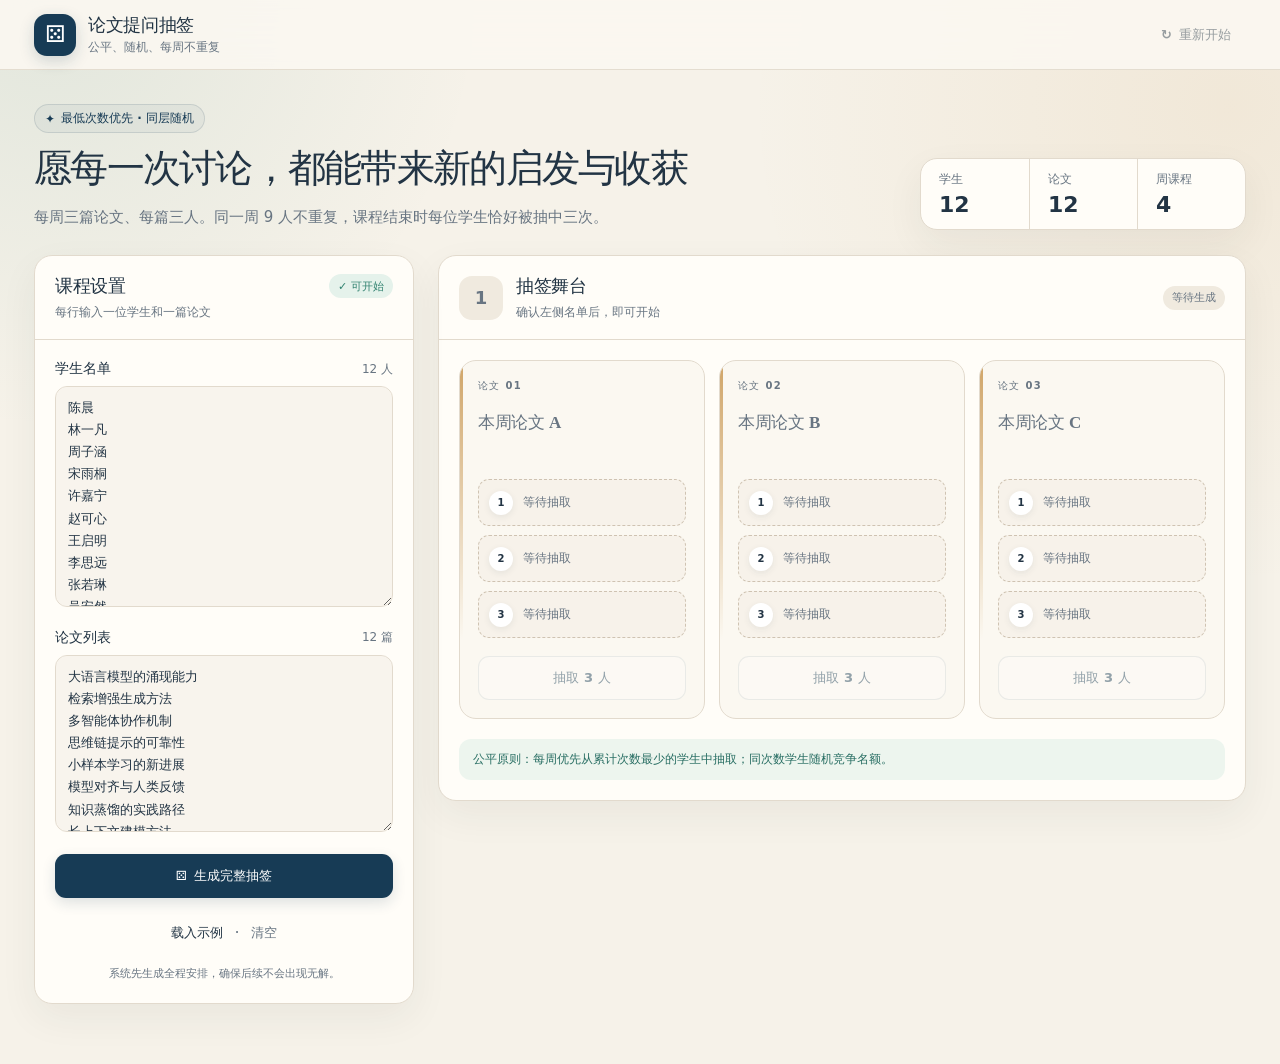
==== index.html @ d66bd8aa "Publish paper question picker" ====
<!doctype html>
<html lang="zh-CN">
  <head>
    <meta charset="UTF-8" />
    <meta
      http-equiv="Content-Security-Policy"
      content="default-src 'self'; script-src 'self'; style-src 'self' 'unsafe-inline'; img-src 'self' data:; connect-src 'none'; object-src 'none'; base-uri 'none'; form-action 'none'"
    />
    <meta name="viewport" content="width=device-width, initial-scale=1.0" />
    <meta
      name="description"
      content="为课堂论文讨论生成每周不重复、全程次数均衡的提问安排。"
    />
    <meta name="theme-color" content="#173b55" />
    <meta property="og:title" content="论文提问抽签" />
    <meta
      property="og:description"
      content="每周三篇论文、每篇三人，同周不重复，全程次数均衡。"
    />
    <meta property="og:type" content="website" />
    <meta property="og:image" content="https://zjwulbx.github.io/paper-question-picker/og.png" />
    <title>论文提问抽签</title>
    <link rel="icon" href="favicon.svg" type="image/svg+xml" />
    <link rel="stylesheet" href="styles.css" />
  </head>
  <body>
    <div id="live-status" class="sr-only" aria-live="polite" aria-atomic="true"></div>

    <header class="topbar">
      <div class="topbar-inner">
        <div class="brand">
          <span class="brand-icon" aria-hidden="true">⚄</span>
          <div>
            <div class="brand-title">论文提问抽签</div>
            <div class="brand-subtitle">公平、随机、每周不重复</div>
          </div>
        </div>
        <button id="reset-top" class="button ghost" type="button" disabled aria-label="重新开始抽签">
          <span aria-hidden="true">↻</span><span>重新开始</span>
        </button>
      </div>
    </header>

    <main class="shell">
      <section class="hero" aria-labelledby="hero-title">
        <div class="hero-copy">
          <div class="eyebrow"><span aria-hidden="true">✦</span> 最低次数优先 · 同层随机</div>
          <h1 id="hero-title">愿每一次讨论，都能带来新的启发与收获</h1>
          <p>每周三篇论文、每篇三人。同一周 9 人不重复，课程结束时每位学生恰好被抽中三次。</p>
        </div>
        <div class="metrics" aria-label="课程概况">
          <div class="metric">
            <span class="metric-label">学生</span>
            <strong id="metric-students">12</strong>
          </div>
          <div class="metric">
            <span class="metric-label">论文</span>
            <strong id="metric-papers">12</strong>
          </div>
          <div class="metric">
            <span class="metric-label">周课程</span>
            <strong id="metric-weeks">4</strong>
          </div>
        </div>
      </section>

      <section class="workspace">
        <aside class="card settings-card">
          <div class="card-head">
            <div>
              <h2>课程设置</h2>
              <p id="settings-subtitle">每行输入一位学生和一篇论文</p>
            </div>
            <span id="settings-badge" class="badge success">✓ 可开始</span>
          </div>
          <div class="card-body settings-body">
            <div class="field">
              <div class="field-head">
                <label for="students-input">学生名单</label>
                <span id="student-count">12 人</span>
              </div>
              <textarea id="students-input" rows="9" spellcheck="false"></textarea>
            </div>

            <div class="field">
              <div class="field-head">
                <label for="papers-input">论文列表</label>
                <span id="paper-count">12 篇</span>
              </div>
              <textarea id="papers-input" rows="7" spellcheck="false"></textarea>
            </div>

            <div id="validation-box" class="validation" role="alert" hidden></div>

            <button id="generate-button" class="button primary wide" type="button">
              <span aria-hidden="true">⚄</span> 生成完整抽签
            </button>
            <button id="edit-button" class="button outline wide" type="button" hidden>
              <span aria-hidden="true">↻</span> 修改名单并重新生成
            </button>

            <div id="input-actions" class="minor-actions">
              <button id="example-button" class="button text" type="button">载入示例</button>
              <span aria-hidden="true">·</span>
              <button id="clear-button" class="button text muted" type="button">清空</button>
            </div>
            <p id="save-note" class="save-note">系统先生成全程安排，确保后续不会出现无解。</p>
          </div>
        </aside>

        <div class="content-column">
          <section id="stage" aria-label="抽签舞台"></section>

          <section id="history-section" class="card data-section" hidden>
            <div class="section-head">
              <div>
                <h2><span aria-hidden="true">▤</span> 抽签记录</h2>
                <p>只显示已揭晓的论文结果</p>
              </div>
              <div class="section-actions">
                <button id="copy-button" class="button outline small" type="button" disabled>复制</button>
                <button id="export-button" class="button outline small" type="button" disabled>导出 CSV</button>
              </div>
            </div>
            <div id="history-content"></div>
          </section>

          <section id="stats-section" class="card stats-section" hidden>
            <div class="section-head">
              <div>
                <h2><span aria-hidden="true">◎</span> 公平性统计</h2>
                <p>累计次数按已揭晓结果计算，最高不超过 3 次</p>
              </div>
              <div class="progress-copy">
                <strong id="course-progress-count">0 / 12 篇</strong>
                <span id="course-progress-percent">全课程 0%</span>
              </div>
            </div>
            <div class="progress-track" aria-hidden="true"><span id="course-progress-bar"></span></div>
            <div id="stats-grid" class="stats-grid"></div>
          </section>

          <div id="visible-status" class="status-note" hidden>
            <span aria-hidden="true">✓</span><span id="visible-status-text"></span>
          </div>
        </div>
      </section>
    </main>

    <script src="lottery-core.js"></script>
    <script src="app.js"></script>
  </body>
</html>
---- styles.css ----
:root {
  color-scheme: light;
  --background: #f6f2e9;
  --paper: #fbf8f1;
  --paper-deep: #f0eadf;
  --card: #fffdf8;
  --ink: #223444;
  --muted: #687582;
  --primary: #173b55;
  --primary-hover: #214f6d;
  --line: #e2dacd;
  --line-strong: #cfc3b2;
  --green: #2f806e;
  --green-soft: #e5f2eb;
  --gold: #bd812d;
  --gold-soft: #f5ead4;
  --red: #b6473e;
  --red-soft: #faece8;
  --shadow: 0 14px 38px rgba(31, 46, 58, 0.06);
  font-family: "Microsoft YaHei UI", "PingFang SC", "Noto Sans CJK SC", system-ui, sans-serif;
  font-synthesis: none;
}

* {
  box-sizing: border-box;
}

html {
  min-width: 320px;
  background: var(--background);
}

body {
  min-height: 100vh;
  margin: 0;
  color: var(--ink);
  background:
    radial-gradient(circle at 4% 0%, rgba(47, 128, 110, 0.1), transparent 430px),
    radial-gradient(circle at 96% 10%, rgba(189, 129, 45, 0.09), transparent 480px),
    var(--background);
}

button,
textarea {
  font: inherit;
}

button {
  -webkit-app-region: no-drag;
}

[hidden] {
  display: none !important;
}

.sr-only {
  position: absolute;
  width: 1px;
  height: 1px;
  padding: 0;
  margin: -1px;
  overflow: hidden;
  clip: rect(0, 0, 0, 0);
  white-space: nowrap;
  border: 0;
}

.topbar {
  position: sticky;
  top: 0;
  z-index: 30;
  border-bottom: 1px solid rgba(226, 218, 205, 0.9);
  background: rgba(251, 248, 241, 0.9);
  backdrop-filter: blur(18px);
}

.topbar-inner {
  display: flex;
  align-items: center;
  justify-content: space-between;
  max-width: 1320px;
  margin: 0 auto;
  padding: 13px 34px;
}

.brand {
  display: flex;
  align-items: center;
  gap: 12px;
}

.brand-icon {
  display: grid;
  width: 42px;
  height: 42px;
  place-items: center;
  border-radius: 13px;
  color: white;
  background: var(--primary);
  box-shadow: 0 5px 15px rgba(23, 59, 85, 0.18);
  font-size: 23px;
  line-height: 1;
}

.brand-title,
h1,
h2,
h3 {
  font-family: "Microsoft YaHei UI", "Songti SC", "STSong", serif;
}

.brand-title {
  font-size: 18px;
  font-weight: 700;
  letter-spacing: -0.02em;
}

.brand-subtitle {
  margin-top: 2px;
  color: var(--muted);
  font-size: 12px;
}

.shell {
  max-width: 1320px;
  margin: 0 auto;
  padding: 34px 34px 60px;
}

.hero {
  display: grid;
  grid-template-columns: minmax(0, 1fr) auto;
  align-items: end;
  gap: 28px;
  margin-bottom: 25px;
}

.eyebrow {
  display: inline-flex;
  align-items: center;
  gap: 6px;
  margin-bottom: 12px;
  padding: 5px 10px;
  border: 1px solid rgba(23, 59, 85, 0.13);
  border-radius: 999px;
  color: var(--primary);
  background: rgba(23, 59, 85, 0.04);
  font-size: 12px;
  font-weight: 700;
}

h1 {
  max-width: 780px;
  margin: 0;
  font-size: clamp(29px, 3vw, 40px);
  line-height: 1.22;
  letter-spacing: -0.045em;
}

.hero-copy > p {
  max-width: 720px;
  margin: 12px 0 0;
  color: var(--muted);
  font-size: 15px;
  line-height: 1.75;
}

.metrics {
  display: grid;
  grid-template-columns: repeat(3, minmax(100px, 1fr));
  overflow: hidden;
  border: 1px solid var(--line);
  border-radius: 17px;
  background: var(--card);
  box-shadow: var(--shadow);
}

.metric {
  min-width: 108px;
  padding: 12px 18px;
}

.metric + .metric {
  border-left: 1px solid var(--line);
}

.metric-label {
  display: block;
  color: var(--muted);
  font-size: 12px;
}

.metric strong {
  display: block;
  margin-top: 4px;
  font-size: 22px;
  font-variant-numeric: tabular-nums;
}

.workspace {
  display: grid;
  grid-template-columns: 380px minmax(0, 1fr);
  align-items: start;
  gap: 24px;
}

.card {
  overflow: hidden;
  border: 1px solid var(--line);
  border-radius: 18px;
  background: var(--card);
  box-shadow: var(--shadow);
}

.settings-card {
  position: sticky;
  top: 88px;
}

.card-head,
.section-head,
.stage-head {
  display: flex;
  align-items: flex-start;
  justify-content: space-between;
  gap: 16px;
  border-bottom: 1px solid var(--line);
  padding: 18px 20px;
}

.card-head h2,
.section-head h2,
.stage-head h2,
.completion-banner h2 {
  margin: 0;
  font-size: 18px;
  letter-spacing: -0.02em;
}

.card-head p,
.section-head p,
.stage-head p,
.completion-banner p {
  margin: 5px 0 0;
  color: var(--muted);
  font-size: 12px;
  line-height: 1.5;
}

.card-body {
  padding: 20px;
}

.settings-body {
  display: grid;
  gap: 18px;
}

.field-head {
  display: flex;
  align-items: center;
  justify-content: space-between;
  margin-bottom: 8px;
}

.field-head label {
  font-size: 14px;
  font-weight: 700;
}

.field-head span {
  color: var(--muted);
  font-size: 12px;
}

textarea {
  width: 100%;
  min-height: 120px;
  padding: 10px 12px;
  resize: vertical;
  border: 1px solid var(--line);
  border-radius: 12px;
  outline: none;
  color: var(--ink);
  background: rgba(240, 234, 223, 0.48);
  font-size: 13px;
  line-height: 1.7;
  transition: border-color 160ms ease, box-shadow 160ms ease, background 160ms ease;
}

textarea:hover:not(:disabled) {
  border-color: var(--line-strong);
}

textarea:focus-visible {
  border-color: #6b8fa7;
  background: white;
  box-shadow: 0 0 0 3px rgba(66, 111, 142, 0.14);
}

textarea:disabled {
  cursor: not-allowed;
  opacity: 0.68;
}

.button {
  display: inline-flex;
  min-height: 40px;
  align-items: center;
  justify-content: center;
  gap: 7px;
  padding: 0 14px;
  border: 1px solid transparent;
  border-radius: 11px;
  outline: none;
  color: var(--ink);
  background: transparent;
  font-size: 13px;
  font-weight: 700;
  cursor: pointer;
  transition: transform 100ms ease, background 160ms ease, border-color 160ms ease, color 160ms ease;
}

.button:hover:not(:disabled) {
  transform: translateY(-1px);
}

.button:active:not(:disabled) {
  transform: translateY(0);
}

.button:focus-visible,
.week-tab:focus-visible {
  box-shadow: 0 0 0 3px rgba(66, 111, 142, 0.2);
}

.button:disabled,
.week-tab:disabled {
  cursor: not-allowed;
  opacity: 0.46;
}

.button.primary {
  color: white;
  background: var(--primary);
  box-shadow: 0 5px 14px rgba(23, 59, 85, 0.14);
}

.button.primary:hover:not(:disabled) {
  background: var(--primary-hover);
}

.button.outline {
  border-color: rgba(23, 59, 85, 0.17);
  color: var(--primary);
  background: rgba(255, 255, 255, 0.45);
}

.button.outline:hover:not(:disabled) {
  background: rgba(23, 59, 85, 0.05);
}

.button.ghost:hover:not(:disabled),
.button.text:hover:not(:disabled) {
  background: var(--paper-deep);
}

.button.text {
  min-height: 34px;
  padding: 0 8px;
}

.button.soft {
  color: var(--muted);
  background: var(--paper-deep);
}

.button.wide {
  width: 100%;
  min-height: 44px;
}

.button.small {
  min-height: 34px;
  padding: 0 10px;
  font-size: 12px;
}

.button.muted,
.muted {
  color: var(--muted);
}

.minor-actions {
  display: flex;
  align-items: center;
  justify-content: center;
  gap: 2px;
  color: var(--muted);
}

.badge {
  display: inline-flex;
  min-height: 24px;
  flex: 0 0 auto;
  align-items: center;
  gap: 5px;
  padding: 3px 9px;
  border-radius: 999px;
  font-size: 11px;
  font-weight: 800;
  white-space: nowrap;
}

.badge.success {
  color: var(--green);
  background: var(--green-soft);
}

.badge.danger {
  color: var(--red);
  background: var(--red-soft);
}

.badge.neutral {
  color: var(--muted);
  background: var(--paper-deep);
}

.validation {
  border: 1px solid rgba(182, 71, 62, 0.16);
  border-radius: 12px;
  padding: 11px 13px;
  color: var(--red);
  background: rgba(250, 236, 232, 0.62);
  font-size: 12px;
  line-height: 1.55;
}

.validation strong {
  display: block;
  margin-bottom: 4px;
}

.validation ul {
  margin: 0;
  padding-left: 17px;
}

.validation li + li {
  margin-top: 3px;
}

.save-note {
  margin: -3px 0 0;
  color: var(--muted);
  font-size: 11px;
  line-height: 1.65;
  text-align: center;
}

.content-column {
  display: grid;
  min-width: 0;
  gap: 22px;
}

#stage {
  display: grid;
  gap: 16px;
}

.stage-card {
  box-shadow: var(--shadow);
}

.stage-head {
  align-items: center;
}

.week-title {
  display: flex;
  align-items: center;
  gap: 13px;
}

.week-number,
.trophy {
  display: grid;
  width: 44px;
  height: 44px;
  flex: 0 0 44px;
  place-items: center;
  border-radius: 13px;
  color: var(--green);
  background: var(--green-soft);
  font-size: 18px;
  font-weight: 800;
}

.muted-number {
  color: var(--muted);
  background: var(--paper-deep);
}

.week-tabs {
  display: flex;
  gap: 7px;
  overflow-x: auto;
  padding: 11px 20px;
  scrollbar-width: thin;
  scrollbar-color: var(--line-strong) transparent;
}

.week-tab {
  min-height: 36px;
  flex: 0 0 auto;
  padding: 0 12px;
  border: 1px solid var(--line);
  border-radius: 11px;
  outline: none;
  color: var(--muted);
  background: rgba(240, 234, 223, 0.45);
  font-size: 12px;
  font-weight: 700;
  cursor: pointer;
}

.week-tab.complete {
  border-color: rgba(47, 128, 110, 0.15);
  color: var(--green);
  background: var(--green-soft);
}

.week-tab.active {
  border-color: var(--primary);
  color: white;
  background: var(--primary);
}

.paper-grid {
  display: grid;
  grid-template-columns: repeat(3, minmax(0, 1fr));
  gap: 14px;
}

.placeholder-grid {
  padding: 20px;
}

.paper-card {
  position: relative;
  display: flex;
  min-height: 320px;
  flex-direction: column;
  overflow: hidden;
  border: 1px solid var(--line);
  border-radius: 17px;
  padding: 18px;
  background: var(--card);
  box-shadow: var(--shadow);
  transition: border-color 180ms ease, transform 180ms ease;
}

.paper-card::before {
  position: absolute;
  inset: 0 auto 0 0;
  width: 3px;
  background: linear-gradient(to bottom, var(--gold), transparent 78%);
  content: "";
  opacity: 0.7;
}

.paper-card.is-revealed {
  border-color: rgba(47, 128, 110, 0.28);
}

.placeholder-card {
  min-height: 282px;
  background: var(--paper);
  box-shadow: none;
}

.paper-top {
  display: flex;
  align-items: center;
  justify-content: space-between;
  gap: 10px;
}

.paper-kicker {
  color: var(--muted);
  font-size: 10px;
  font-weight: 800;
  letter-spacing: 0.13em;
  text-transform: uppercase;
}

.paper-card h3 {
  min-height: 51px;
  margin: 17px 0 0;
  font-size: 17px;
  line-height: 1.52;
  letter-spacing: -0.015em;
}

.placeholder-card h3 {
  color: var(--muted);
}

.slots {
  display: grid;
  gap: 9px;
  margin: 18px 0;
}

.slot {
  display: flex;
  min-height: 47px;
  align-items: center;
  gap: 10px;
  border: 1px solid var(--line);
  border-radius: 11px;
  padding: 7px 10px;
  color: var(--muted);
  background: rgba(240, 234, 223, 0.42);
  font-size: 12px;
}

.slot > span {
  display: grid;
  width: 24px;
  height: 24px;
  flex: 0 0 24px;
  place-items: center;
  border-radius: 50%;
  color: var(--ink);
  background: white;
  box-shadow: 0 2px 7px rgba(31, 46, 58, 0.08);
  font-size: 10px;
  font-weight: 800;
}

.slot b {
  overflow-wrap: anywhere;
  font-weight: 600;
}

.slot.waiting {
  border-style: dashed;
  border-color: var(--line-strong);
}

.slot.revealed {
  border-color: rgba(47, 128, 110, 0.2);
  color: var(--green);
  background: rgba(229, 242, 235, 0.72);
  animation: slip-in 430ms cubic-bezier(0.22, 1, 0.36, 1) both;
}

.slot.revealed > span {
  color: white;
  background: var(--green);
}

.slot.shuffling {
  border-color: rgba(189, 129, 45, 0.34);
  animation: shuffle 350ms ease-in-out infinite alternate;
}

.slot:nth-child(2) {
  animation-delay: 80ms;
}

.slot:nth-child(3) {
  animation-delay: 160ms;
}

.paper-card > .button:last-child {
  margin-top: auto;
}

.principle {
  margin: 0 20px 20px;
  border-radius: 12px;
  padding: 11px 14px;
  color: #286e63;
  background: rgba(229, 242, 235, 0.68);
  font-size: 12px;
  line-height: 1.6;
}

.week-progress {
  border: 1px dashed var(--line-strong);
  border-radius: 16px;
  padding: 15px 18px;
  background: rgba(240, 234, 223, 0.4);
}

.progress-row {
  display: flex;
  align-items: center;
  justify-content: space-between;
  gap: 18px;
}

.progress-row strong {
  font-size: 13px;
}

.progress-row em {
  margin-left: 5px;
  color: var(--muted);
  font-style: normal;
  font-weight: 600;
}

.progress-row p {
  margin: 5px 0 0;
  color: var(--muted);
  font-size: 11px;
}

.progress-actions,
.section-actions {
  display: flex;
  flex: 0 0 auto;
  gap: 7px;
}

.icon-button {
  width: 40px;
  padding: 0;
  font-size: 21px;
}

.final-status {
  display: inline-flex;
  min-height: 40px;
  align-items: center;
  border-radius: 11px;
  padding: 0 13px;
  color: var(--muted);
  background: var(--paper-deep);
  font-size: 12px;
  font-weight: 800;
}

.final-status.done {
  color: var(--green);
  background: var(--green-soft);
}

.progress-track {
  width: 100%;
  height: 5px;
  overflow: hidden;
  margin-top: 12px;
  border-radius: 999px;
  background: var(--paper-deep);
}

.progress-track > span {
  display: block;
  width: 0;
  height: 100%;
  border-radius: inherit;
  background: var(--green);
  transition: width 300ms ease;
}

.completion-banner {
  display: flex;
  align-items: flex-start;
  gap: 14px;
  border: 1px solid rgba(47, 128, 110, 0.22);
  border-radius: 17px;
  padding: 17px;
  color: var(--green);
  background: rgba(229, 242, 235, 0.75);
  box-shadow: var(--shadow);
  animation: settle-in 500ms cubic-bezier(0.22, 1, 0.36, 1) both;
}

.trophy {
  color: white;
  background: var(--green);
}

.completion-banner p {
  color: rgba(47, 128, 110, 0.86);
}

.data-section,
.stats-section {
  min-width: 0;
}

.section-head {
  align-items: center;
}

.section-head h2 span {
  margin-right: 5px;
  color: var(--primary);
}

.table-scroll {
  overflow-x: auto;
}

table {
  width: 100%;
  min-width: 630px;
  border-collapse: collapse;
  text-align: left;
  font-size: 12px;
}

thead {
  color: var(--muted);
  background: rgba(240, 234, 223, 0.52);
}

th,
td {
  padding: 12px 18px;
}

th {
  font-size: 11px;
  font-weight: 700;
}

tbody tr {
  border-top: 1px solid var(--line);
}

tbody tr:first-child {
  border-top: 0;
}

tbody td:first-child {
  color: var(--muted);
  white-space: nowrap;
}

.name-tags {
  display: flex;
  flex-wrap: wrap;
  gap: 5px;
}

.name-tags span {
  border-radius: 7px;
  padding: 4px 7px;
  color: var(--green);
  background: var(--green-soft);
  font-size: 11px;
  font-weight: 700;
}

.empty-records {
  padding: 35px 20px;
  color: var(--muted);
  font-size: 12px;
  text-align: center;
}

.stats-section {
  padding-bottom: 18px;
}

.stats-section > .progress-track {
  margin: 0 20px 16px;
  width: calc(100% - 40px);
}

.progress-copy {
  display: grid;
  gap: 3px;
  text-align: right;
}

.progress-copy strong {
  font-size: 12px;
}

.progress-copy span {
  color: var(--muted);
  font-size: 11px;
}

.stats-grid {
  display: grid;
  grid-template-columns: repeat(3, minmax(0, 1fr));
  gap: 8px;
  padding: 0 20px;
}

.student-stat {
  display: flex;
  min-width: 0;
  align-items: center;
  gap: 8px;
  border: 1px solid var(--line);
  border-radius: 11px;
  padding: 9px 10px;
  background: rgba(240, 234, 223, 0.34);
}

.student-stat > strong {
  min-width: 0;
  flex: 1 1 auto;
  overflow: hidden;
  font-size: 12px;
  text-overflow: ellipsis;
  white-space: nowrap;
}

.student-stat > b {
  width: 29px;
  flex: 0 0 auto;
  color: var(--muted);
  font-size: 10px;
  font-variant-numeric: tabular-nums;
  text-align: right;
}

.count-dots {
  display: flex;
  flex: 0 0 auto;
  gap: 3px;
}

.count-dots i {
  width: 6px;
  height: 6px;
  border-radius: 50%;
  background: var(--line-strong);
}

.count-dots i.filled {
  background: var(--green);
}

.status-note {
  display: flex;
  align-items: center;
  gap: 8px;
  border: 1px solid rgba(23, 59, 85, 0.1);
  border-radius: 12px;
  padding: 11px 14px;
  color: var(--primary);
  background: rgba(23, 59, 85, 0.045);
  font-size: 12px;
  animation: settle-in 260ms ease-out both;
}

.status-note > span:first-child {
  display: grid;
  width: 19px;
  height: 19px;
  place-items: center;
  border-radius: 50%;
  color: white;
  background: var(--primary);
  font-size: 10px;
}

.pulse {
  animation: pulse 700ms ease-in-out infinite alternate;
}

@keyframes slip-in {
  from { opacity: 0; transform: translateY(7px) rotateX(-8deg); }
  to { opacity: 1; transform: translateY(0) rotateX(0); }
}

@keyframes shuffle {
  from { opacity: 0.62; transform: translateX(-2px); }
  to { opacity: 1; transform: translateX(2px); }
}

@keyframes settle-in {
  from { opacity: 0; transform: translateY(-5px); }
  to { opacity: 1; transform: translateY(0); }
}

@keyframes pulse {
  from { opacity: 0.45; transform: rotate(-8deg); }
  to { opacity: 1; transform: rotate(8deg); }
}

@media (max-width: 1080px) {
  .workspace {
    grid-template-columns: 340px minmax(0, 1fr);
  }

  .paper-grid {
    grid-template-columns: 1fr;
  }

  .paper-card {
    min-height: 0;
  }

  .stats-grid {
    grid-template-columns: repeat(2, minmax(0, 1fr));
  }
}

@media (max-width: 860px) {
  .shell,
  .topbar-inner {
    padding-left: 22px;
    padding-right: 22px;
  }

  .hero {
    grid-template-columns: 1fr;
  }

  .metrics {
    width: fit-content;
  }

  .workspace {
    grid-template-columns: 1fr;
  }

  .settings-card {
    position: static;
  }

  .paper-grid {
    grid-template-columns: repeat(3, minmax(0, 1fr));
  }
}

@media (max-width: 720px) {
  .topbar-inner {
    padding: 11px 16px;
  }

  .shell {
    padding: 24px 16px 44px;
  }

  .hero {
    gap: 18px;
    margin-bottom: 20px;
  }

  h1 {
    font-size: clamp(28px, 8vw, 36px);
  }

  .metrics {
    width: 100%;
  }

  .metric {
    min-width: 0;
    padding: 11px 10px;
    text-align: center;
  }

  .metric-label {
    font-size: 11px;
  }

  .metric strong {
    font-size: 20px;
  }

  .workspace,
  .content-column {
    gap: 18px;
  }

  .paper-grid {
    grid-template-columns: 1fr;
  }

  .paper-card,
  .placeholder-card {
    min-height: 0;
  }

  .placeholder-grid {
    padding: 14px;
  }

  .stage-head,
  .section-head,
  .progress-row {
    align-items: stretch;
    flex-direction: column;
  }

  .stage-head > .button,
  .section-actions {
    width: 100%;
  }

  .section-actions > .button {
    flex: 1 1 0;
  }

  .progress-actions {
    justify-content: flex-end;
  }

  .stats-grid {
    grid-template-columns: repeat(2, minmax(0, 1fr));
  }

  .progress-copy {
    text-align: left;
  }

  table {
    min-width: 560px;
  }
}

@media (max-width: 430px) {
  .brand-subtitle {
    display: none;
  }

  .brand-icon {
    width: 38px;
    height: 38px;
  }

  .topbar .button span:last-child {
    display: none;
  }

  .stats-grid {
    grid-template-columns: 1fr;
  }

  .card-head,
  .section-head,
  .stage-head {
    padding: 16px;
  }

  .card-body {
    padding: 16px;
  }

  .week-tabs {
    padding-inline: 16px;
  }

  .principle {
    margin-inline: 16px;
  }
}

@media (prefers-reduced-motion: reduce) {
  *,
  *::before,
  *::after {
    scroll-behavior: auto !important;
    animation-duration: 0.01ms !important;
    animation-iteration-count: 1 !important;
    transition-duration: 0.01ms !important;
  }
}
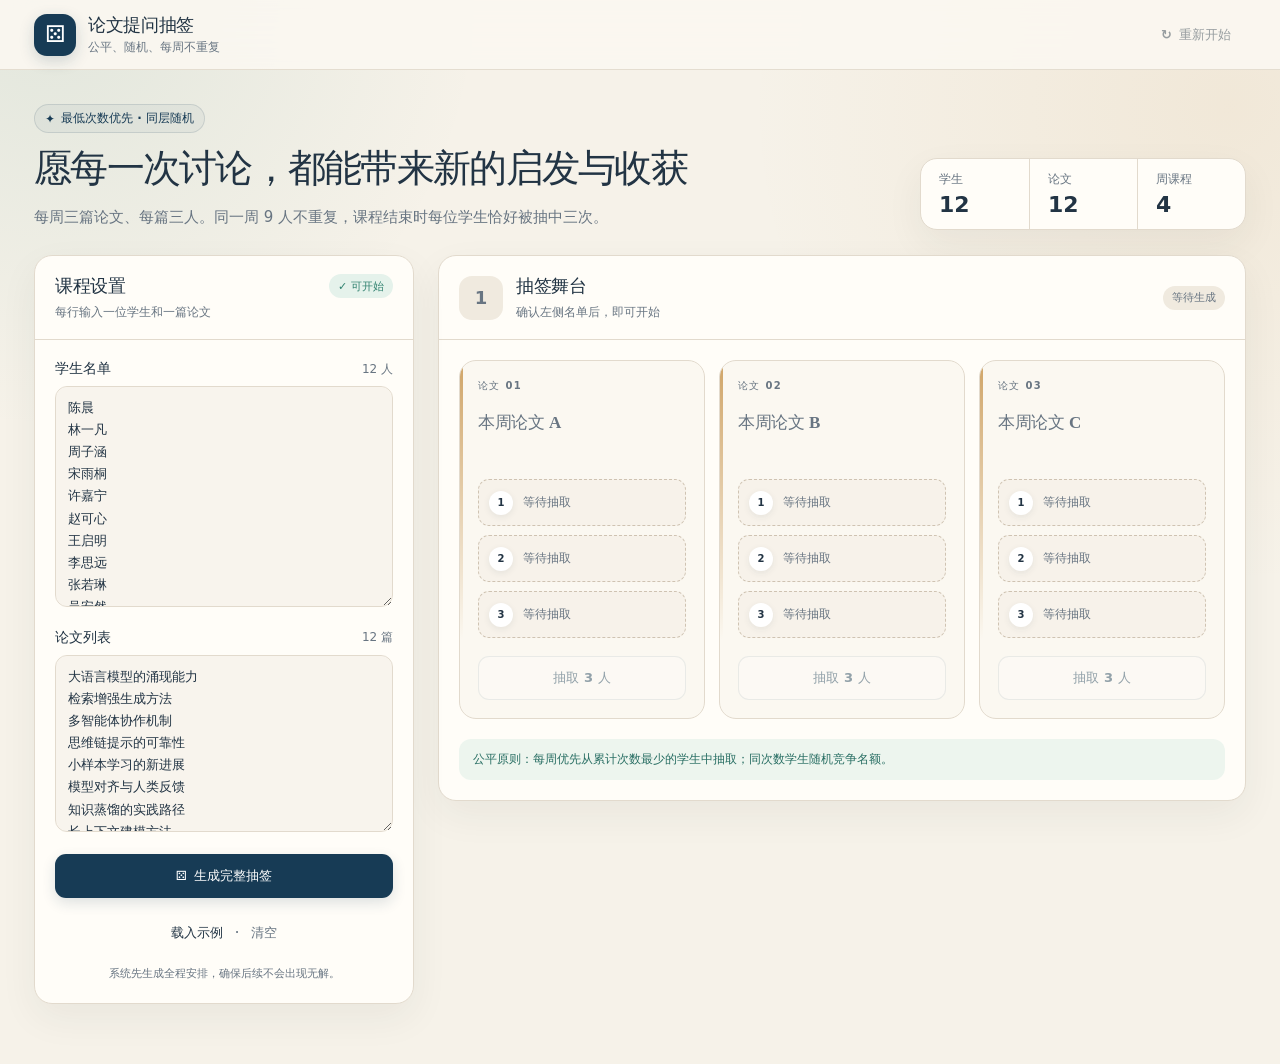
==== commit afdb593f: "Add recoverable draw history" ====
--- a/index.html
+++ b/index.html
@@ -21,7 +21,7 @@
     <meta property="og:image" content="https://zjwulbx.github.io/paper-question-picker/og.png" />
     <title>论文提问抽签</title>
     <link rel="icon" href="favicon.svg" type="image/svg+xml" />
-    <link rel="stylesheet" href="styles.css" />
+    <link rel="stylesheet" href="styles.css?v=2" />
   </head>
   <body>
     <div id="live-status" class="sr-only" aria-live="polite" aria-atomic="true"></div>
@@ -111,10 +111,22 @@
         <div class="content-column">
           <section id="stage" aria-label="抽签舞台"></section>
 
+          <section id="archive-section" class="card archive-section" hidden>
+            <div class="section-head">
+              <div>
+                <h2><span aria-hidden="true">↶</span> 历史存档</h2>
+                <p>重置后仍可查看和恢复；自动保留最近 20 次完整抽签</p>
+              </div>
+              <span id="archive-count" class="badge neutral">0 次</span>
+            </div>
+            <div id="archive-list" class="archive-list"></div>
+            <p class="archive-note">历史只保存在当前浏览器中；更换设备或清除浏览器数据后不会同步。</p>
+          </section>
+
           <section id="history-section" class="card data-section" hidden>
             <div class="section-head">
               <div>
-                <h2><span aria-hidden="true">▤</span> 抽签记录</h2>
+                <h2><span aria-hidden="true">▤</span> 本次抽签结果</h2>
                 <p>只显示已揭晓的论文结果</p>
               </div>
               <div class="section-actions">
@@ -147,7 +159,8 @@
       </section>
     </main>
 
-    <script src="lottery-core.js"></script>
-    <script src="app.js"></script>
+    <script src="lottery-core.js?v=2"></script>
+    <script src="history-core.js?v=2"></script>
+    <script src="app.js?v=2"></script>
   </body>
 </html>
--- a/styles.css
+++ b/styles.css
@@ -867,6 +867,197 @@
   text-align: center;
 }
 
+.archive-section {
+  min-width: 0;
+}
+
+.archive-list {
+  display: grid;
+}
+
+.archive-item {
+  border-top: 1px solid var(--line);
+}
+
+.archive-item:first-child {
+  border-top: 0;
+}
+
+.archive-item.is-current {
+  background: rgba(229, 242, 235, 0.22);
+}
+
+.archive-overview {
+  display: flex;
+  align-items: center;
+  gap: 12px;
+  padding: 16px 20px 11px;
+}
+
+.archive-mark {
+  display: grid;
+  width: 36px;
+  height: 36px;
+  flex: 0 0 36px;
+  place-items: center;
+  border-radius: 11px;
+  color: var(--green);
+  background: var(--green-soft);
+  font-size: 15px;
+  font-weight: 800;
+}
+
+.archive-summary {
+  min-width: 0;
+  flex: 1 1 auto;
+}
+
+.archive-summary > strong {
+  display: block;
+  overflow: hidden;
+  font-size: 13px;
+  text-overflow: ellipsis;
+  white-space: nowrap;
+}
+
+.archive-summary > p {
+  margin: 4px 0 0;
+  color: var(--muted);
+  font-size: 11px;
+  line-height: 1.55;
+}
+
+.archive-summary > span {
+  display: block;
+  margin-top: 2px;
+  color: #8a938f;
+  font-size: 10px;
+}
+
+.archive-status {
+  display: inline-flex;
+  min-height: 24px;
+  flex: 0 0 auto;
+  align-items: center;
+  border-radius: 999px;
+  padding: 3px 9px;
+  color: var(--muted);
+  background: var(--paper-deep);
+  font-size: 10px;
+  font-weight: 800;
+  white-space: nowrap;
+}
+
+.archive-status.current,
+.archive-status.success {
+  color: var(--green);
+  background: var(--green-soft);
+}
+
+.archive-actions {
+  display: flex;
+  gap: 7px;
+  padding: 0 20px 13px 68px;
+}
+
+.archive-details {
+  border-top: 1px solid rgba(226, 218, 205, 0.72);
+  background: rgba(240, 234, 223, 0.2);
+}
+
+.archive-details > summary {
+  padding: 11px 20px;
+  color: var(--primary);
+  font-size: 11px;
+  font-weight: 700;
+  cursor: pointer;
+  list-style-position: inside;
+}
+
+.archive-details > summary:hover {
+  background: rgba(23, 59, 85, 0.035);
+}
+
+.archive-detail-body {
+  display: grid;
+  grid-template-columns: minmax(190px, 0.7fr) minmax(0, 1.6fr);
+  border-top: 1px solid var(--line);
+}
+
+.archive-detail-body h3 {
+  margin: 0 0 10px;
+  font-family: inherit;
+  font-size: 12px;
+}
+
+.operation-panel {
+  border-right: 1px solid var(--line);
+  padding: 16px 18px;
+}
+
+.operation-list {
+  display: grid;
+  max-height: 300px;
+  gap: 10px;
+  overflow-y: auto;
+  margin: 0;
+  padding: 0;
+  list-style: none;
+}
+
+.operation-list li {
+  display: grid;
+  gap: 3px;
+  border-left: 2px solid rgba(47, 128, 110, 0.3);
+  padding-left: 9px;
+  font-size: 11px;
+  line-height: 1.5;
+}
+
+.operation-list time,
+.empty-operation {
+  color: var(--muted);
+  font-size: 10px;
+}
+
+.empty-operation {
+  margin: 0;
+}
+
+.archive-results-panel {
+  min-width: 0;
+  padding: 16px 0 0;
+}
+
+.archive-results-panel > h3 {
+  padding: 0 18px;
+}
+
+.archive-table {
+  border-top: 1px solid var(--line);
+}
+
+.archive-table table {
+  min-width: 540px;
+}
+
+.empty-archive-results {
+  border-top: 1px solid var(--line);
+  padding: 22px 18px;
+  color: var(--muted);
+  font-size: 11px;
+}
+
+.archive-note {
+  margin: 0;
+  border-top: 1px solid var(--line);
+  padding: 10px 20px;
+  color: var(--muted);
+  background: rgba(240, 234, 223, 0.34);
+  font-size: 10px;
+  line-height: 1.55;
+}
+
 .stats-section {
   padding-bottom: 18px;
 }
@@ -1120,6 +1311,19 @@
     text-align: left;
   }
 
+  .archive-overview {
+    align-items: flex-start;
+  }
+
+  .archive-detail-body {
+    grid-template-columns: 1fr;
+  }
+
+  .operation-panel {
+    border-right: 0;
+    border-bottom: 1px solid var(--line);
+  }
+
   table {
     min-width: 560px;
   }
@@ -1159,6 +1363,34 @@
 
   .principle {
     margin-inline: 16px;
+  }
+
+  .archive-overview {
+    flex-wrap: wrap;
+    padding-inline: 16px;
+  }
+
+  .archive-summary {
+    width: calc(100% - 48px);
+    flex-basis: calc(100% - 48px);
+  }
+
+  .archive-status {
+    margin-left: 48px;
+  }
+
+  .archive-actions {
+    padding: 0 16px 13px 64px;
+  }
+
+  .archive-actions .button {
+    flex: 1 1 0;
+    padding-inline: 8px;
+  }
+
+  .archive-note,
+  .archive-details > summary {
+    padding-inline: 16px;
   }
 }
 
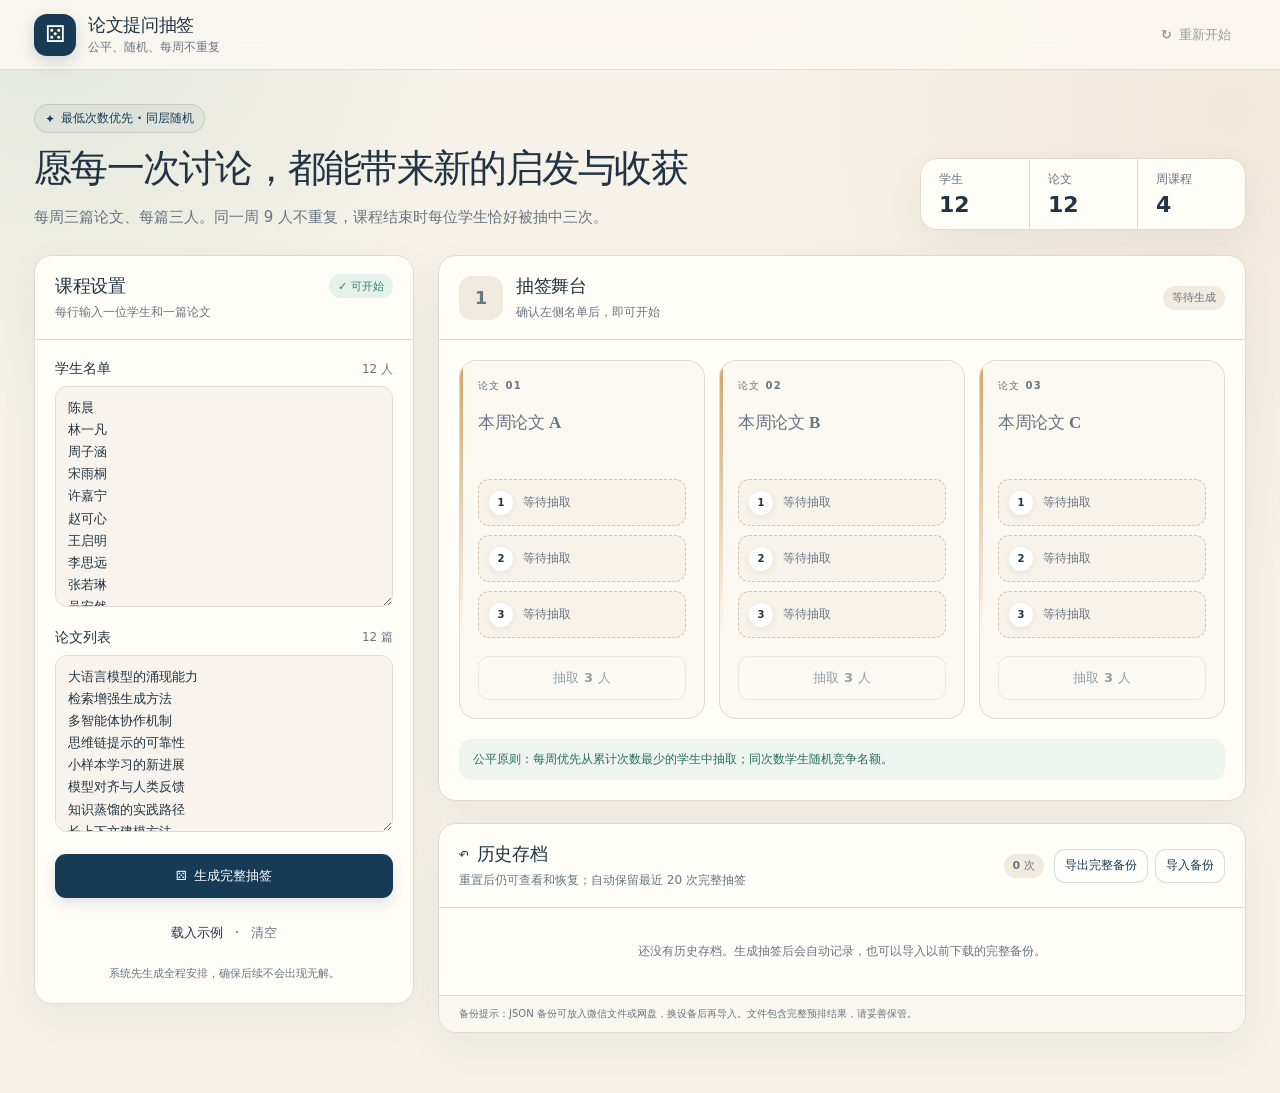
==== commit 4e6c98a7: "Add portable JSON backups" ====
--- a/index.html
+++ b/index.html
@@ -21,7 +21,7 @@
     <meta property="og:image" content="https://zjwulbx.github.io/paper-question-picker/og.png" />
     <title>论文提问抽签</title>
     <link rel="icon" href="favicon.svg" type="image/svg+xml" />
-    <link rel="stylesheet" href="styles.css?v=2" />
+    <link rel="stylesheet" href="styles.css?v=3" />
   </head>
   <body>
     <div id="live-status" class="sr-only" aria-live="polite" aria-atomic="true"></div>
@@ -111,16 +111,23 @@
         <div class="content-column">
           <section id="stage" aria-label="抽签舞台"></section>
 
-          <section id="archive-section" class="card archive-section" hidden>
+          <section id="archive-section" class="card archive-section">
             <div class="section-head">
               <div>
                 <h2><span aria-hidden="true">↶</span> 历史存档</h2>
                 <p>重置后仍可查看和恢复；自动保留最近 20 次完整抽签</p>
               </div>
-              <span id="archive-count" class="badge neutral">0 次</span>
+              <div class="archive-head-tools">
+                <span id="archive-count" class="badge neutral">0 次</span>
+                <div class="section-actions">
+                  <button id="backup-export-button" class="button outline small" type="button" disabled>导出完整备份</button>
+                  <button id="backup-import-button" class="button outline small" type="button">导入备份</button>
+                  <input id="backup-file-input" class="sr-only" type="file" accept="application/json,.json" tabindex="-1" />
+                </div>
+              </div>
             </div>
             <div id="archive-list" class="archive-list"></div>
-            <p class="archive-note">历史只保存在当前浏览器中；更换设备或清除浏览器数据后不会同步。</p>
+            <p class="archive-note"><strong>备份提示：</strong>JSON 备份可放入微信文件或网盘，换设备后再导入。文件包含完整预排结果，请妥善保管。</p>
           </section>
 
           <section id="history-section" class="card data-section" hidden>
@@ -159,8 +166,8 @@
       </section>
     </main>
 
-    <script src="lottery-core.js?v=2"></script>
-    <script src="history-core.js?v=2"></script>
-    <script src="app.js?v=2"></script>
+    <script src="lottery-core.js?v=3"></script>
+    <script src="history-core.js?v=3"></script>
+    <script src="app.js?v=3"></script>
   </body>
 </html>
--- a/styles.css
+++ b/styles.css
@@ -871,6 +871,18 @@
   min-width: 0;
 }
 
+.archive-head-tools {
+  display: flex;
+  flex: 0 0 auto;
+  align-items: center;
+  justify-content: flex-end;
+  gap: 10px;
+}
+
+.archive-head-tools .section-actions {
+  flex-wrap: nowrap;
+}
+
 .archive-list {
   display: grid;
 }
@@ -1295,6 +1307,21 @@
     width: 100%;
   }
 
+  .archive-head-tools {
+    width: 100%;
+    flex-direction: column;
+    align-items: stretch;
+  }
+
+  .archive-head-tools > .badge {
+    align-self: flex-start;
+  }
+
+  .archive-head-tools .section-actions {
+    display: grid;
+    grid-template-columns: repeat(2, minmax(0, 1fr));
+  }
+
   .section-actions > .button {
     flex: 1 1 0;
   }
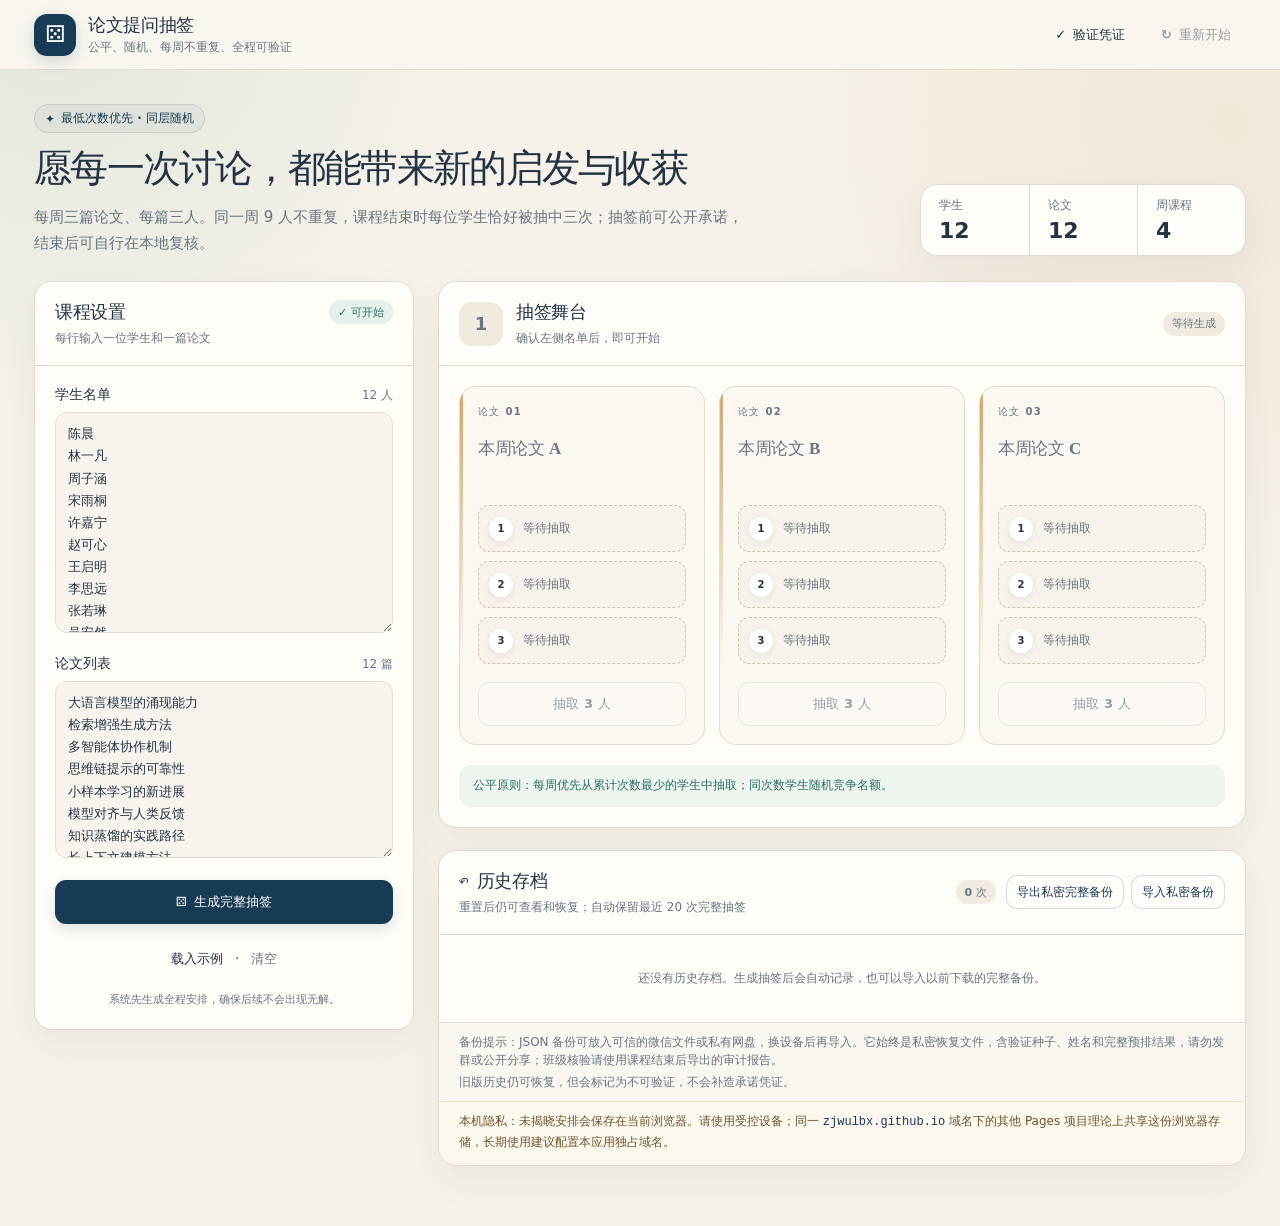
==== commit 776905c5: "Add verifiable seeded lottery audits" ====
--- a/index.html
+++ b/index.html
@@ -9,7 +9,7 @@
     <meta name="viewport" content="width=device-width, initial-scale=1.0" />
     <meta
       name="description"
-      content="为课堂论文讨论生成每周不重复、全程次数均衡的提问安排。"
+      content="为课堂论文讨论生成每周不重复、全程次数均衡且可公开验证的提问安排。"
     />
     <meta name="theme-color" content="#173b55" />
     <meta property="og:title" content="论文提问抽签" />
@@ -21,7 +21,7 @@
     <meta property="og:image" content="https://zjwulbx.github.io/paper-question-picker/og.png" />
     <title>论文提问抽签</title>
     <link rel="icon" href="favicon.svg" type="image/svg+xml" />
-    <link rel="stylesheet" href="styles.css?v=3" />
+    <link rel="stylesheet" href="styles.css?v=4" />
   </head>
   <body>
     <div id="live-status" class="sr-only" aria-live="polite" aria-atomic="true"></div>
@@ -32,12 +32,17 @@
           <span class="brand-icon" aria-hidden="true">⚄</span>
           <div>
             <div class="brand-title">论文提问抽签</div>
-            <div class="brand-subtitle">公平、随机、每周不重复</div>
-          </div>
-        </div>
-        <button id="reset-top" class="button ghost" type="button" disabled aria-label="重新开始抽签">
-          <span aria-hidden="true">↻</span><span>重新开始</span>
-        </button>
+            <div class="brand-subtitle">公平、随机、每周不重复、全程可验证</div>
+          </div>
+        </div>
+        <div class="topbar-actions">
+          <a id="verify-page-link" class="button ghost topbar-verify-link" href="verify.html" aria-label="打开本地抽签验证器">
+            <span aria-hidden="true">✓</span><span>验证凭证</span>
+          </a>
+          <button id="reset-top" class="button ghost" type="button" disabled aria-label="重新开始抽签">
+            <span aria-hidden="true">↻</span><span>重新开始</span>
+          </button>
+        </div>
       </div>
     </header>
 
@@ -46,7 +51,7 @@
         <div class="hero-copy">
           <div class="eyebrow"><span aria-hidden="true">✦</span> 最低次数优先 · 同层随机</div>
           <h1 id="hero-title">愿每一次讨论，都能带来新的启发与收获</h1>
-          <p>每周三篇论文、每篇三人。同一周 9 人不重复，课程结束时每位学生恰好被抽中三次。</p>
+          <p>每周三篇论文、每篇三人。同一周 9 人不重复，课程结束时每位学生恰好被抽中三次；抽签前可公开承诺，结束后可自行在本地复核。</p>
         </div>
         <div class="metrics" aria-label="课程概况">
           <div class="metric">
@@ -109,6 +114,79 @@
         </aside>
 
         <div class="content-column">
+          <section id="commitment-section" class="card commitment-section" aria-labelledby="commitment-title" hidden>
+            <div class="section-head commitment-head">
+              <div>
+                <h2 id="commitment-title"><span aria-hidden="true">◇</span> 可验证抽签 · 公开承诺</h2>
+                <p>先把公开凭证发到班级群留证，再确认开始抽签</p>
+              </div>
+              <span id="commitment-badge" class="badge pending">待公开</span>
+            </div>
+
+            <div class="commitment-body">
+              <div class="commitment-notice">
+                <span class="commitment-notice-icon" aria-hidden="true">✓</span>
+                <div>
+                  <strong>先承诺，后揭晓</strong>
+                  <p>群消息可为承诺何时公开提供外部时间证据。公开凭证不会泄露种子或尚未揭晓的安排。</p>
+                </div>
+              </div>
+
+              <div class="commitment-grid">
+                <section class="commitment-panel" aria-labelledby="commitment-code-label">
+                  <div class="commitment-panel-head">
+                    <h3 id="commitment-code-label">公开承诺码</h3>
+                    <span class="visibility-chip public">可发班级群</span>
+                  </div>
+                  <output id="commitment-code" class="commitment-code" aria-live="polite"></output>
+                  <p>承诺码锁定本次输入、私密种子和完整预排结果；上述内容若在公开后改动，验证就会失败。</p>
+                </section>
+
+                <section class="commitment-panel" aria-labelledby="commitment-summary-label">
+                  <div class="commitment-panel-head">
+                    <h3 id="commitment-summary-label">输入摘要</h3>
+                    <span class="visibility-chip public">可公开</span>
+                  </div>
+                  <output id="commitment-input-summary" class="commitment-input-summary"></output>
+                  <p>请在发送前快速核对人数、论文数和输入摘要，确保承诺的是正确名单。</p>
+                </section>
+              </div>
+
+              <div class="commitment-actions">
+                <button id="copy-commitment-button" class="button outline" type="button">复制承诺信息</button>
+                <button id="export-commitment-button" class="button outline" type="button">导出公开承诺凭证</button>
+                <button id="confirm-published-button" class="button primary" type="button">我已公开凭证，开始抽签</button>
+              </div>
+              <p class="commitment-share-note"><strong>公开顺序：</strong>请导出公开承诺 JSON 并发到班级群（复制文字可用于快速核对）；确认群里已经显示并保存这份 JSON 后，再点击“开始抽签”。课后本地验证需要它，验证种子则应一直保密到课程全部抽完。</p>
+
+              <details class="verification-method" open>
+                <summary>算法如何做到可验证？</summary>
+                <ol class="verification-steps">
+                  <li><strong>锁定输入</strong><span>规范化学生名单与论文列表，生成输入摘要。</span></li>
+                  <li><strong>提前承诺</strong><span>用私密随机种子生成全程安排；在种子保密时，公开承诺码在现实中无法用于反推内容。</span></li>
+                  <li><strong>依次揭晓</strong><span>按最低次数优先、同次数随机及同周不重复规则进行抽签。</span></li>
+                  <li><strong>课后复核</strong><span>全部结束后公开种子，用本地验证器重算并核对承诺与结果。</span></li>
+                </ol>
+                <p class="protocol-link"><a href="algorithm.html">查看完整算法与审计协议</a> · <a href="https://github.com/zjwulbx/paper-question-picker">查看公开源代码</a></p>
+                <p class="commitment-limit"><strong>验证边界：</strong>承诺能证明公开后没有更换输入、种子或安排，但不能单独证明组织者在公开前没有反复生成并挑选结果。建议现场生成后立即把公开凭证发到班级群。</p>
+                <p class="legacy-compat"><strong>旧记录兼容：</strong>旧版历史仍可查看、恢复和继续抽签；因创建时没有承诺码，会明确标记为旧版记录，不会生成伪造的验证凭证。</p>
+              </details>
+
+              <section id="audit-panel" class="audit-panel" aria-labelledby="audit-title" hidden>
+                <div class="audit-copy">
+                  <span class="audit-kicker">课程已完成 · 可在班级内核验</span>
+                  <h3 id="audit-title">验证种子</h3>
+                  <p>完整审计报告含姓名和全部安排；请仅在合适的班级范围内分享，用本地验证器复算核对。</p>
+                </div>
+                <output id="audit-seed" class="audit-seed" aria-live="polite"></output>
+                <div class="audit-actions">
+                  <a class="button outline" href="verify.html">打开本地验证器</a>
+                  <button id="export-audit-button" class="button primary" type="button">导出完整审计报告</button>
+                </div>
+              </section>
+            </div>
+          </section>
+
           <section id="stage" aria-label="抽签舞台"></section>
 
           <section id="archive-section" class="card archive-section">
@@ -120,14 +198,15 @@
               <div class="archive-head-tools">
                 <span id="archive-count" class="badge neutral">0 次</span>
                 <div class="section-actions">
-                  <button id="backup-export-button" class="button outline small" type="button" disabled>导出完整备份</button>
-                  <button id="backup-import-button" class="button outline small" type="button">导入备份</button>
+                  <button id="backup-export-button" class="button outline small" type="button" disabled>导出私密完整备份</button>
+                  <button id="backup-import-button" class="button outline small" type="button">导入私密备份</button>
                   <input id="backup-file-input" class="sr-only" type="file" accept="application/json,.json" tabindex="-1" />
                 </div>
               </div>
             </div>
             <div id="archive-list" class="archive-list"></div>
-            <p class="archive-note"><strong>备份提示：</strong>JSON 备份可放入微信文件或网盘，换设备后再导入。文件包含完整预排结果，请妥善保管。</p>
+            <p class="archive-note"><strong>备份提示：</strong>JSON 备份可放入可信的微信文件或私有网盘，换设备后再导入。它始终是私密恢复文件，含验证种子、姓名和完整预排结果，请勿发群或公开分享；班级核验请使用课程结束后导出的审计报告。<span>旧版历史仍可恢复，但会标记为不可验证，不会补造承诺凭证。</span></p>
+            <p class="storage-origin-note"><strong>本机隐私：</strong>未揭晓安排会保存在当前浏览器。请使用受控设备；同一 <code>zjwulbx.github.io</code> 域名下的其他 Pages 项目理论上共享这份浏览器存储，长期使用建议配置本应用独占域名。</p>
           </section>
 
           <section id="history-section" class="card data-section" hidden>
@@ -160,14 +239,15 @@
           </section>
 
           <div id="visible-status" class="status-note" hidden>
-            <span aria-hidden="true">✓</span><span id="visible-status-text"></span>
+            <span aria-hidden="true">i</span><span id="visible-status-text"></span>
           </div>
         </div>
       </section>
     </main>
 
-    <script src="lottery-core.js?v=3"></script>
-    <script src="history-core.js?v=3"></script>
-    <script src="app.js?v=3"></script>
+    <script src="lottery-core.js?v=4"></script>
+    <script src="history-core.js?v=4"></script>
+    <script src="audit-core.js?v=4"></script>
+    <script src="app.js?v=4"></script>
   </body>
 </html>
--- a/styles.css
+++ b/styles.css
@@ -10,7 +10,7 @@
   --primary-hover: #214f6d;
   --line: #e2dacd;
   --line-strong: #cfc3b2;
-  --green: #2f806e;
+  --green: #276b5e;
   --green-soft: #e5f2eb;
   --gold: #bd812d;
   --gold-soft: #f5ead4;
@@ -83,8 +83,20 @@
   padding: 13px 34px;
 }
 
+.topbar-actions {
+  display: flex;
+  flex: 0 0 auto;
+  align-items: center;
+  gap: 6px;
+}
+
+.topbar-verify-link {
+  text-decoration: none;
+}
+
 .brand {
   display: flex;
+  min-width: 0;
   align-items: center;
   gap: 12px;
 }
@@ -427,6 +439,11 @@
   background: var(--paper-deep);
 }
 
+.badge.pending {
+  color: #8a5b19;
+  background: var(--gold-soft);
+}
+
 .validation {
   border: 1px solid rgba(182, 71, 62, 0.16);
   border-radius: 12px;
@@ -867,6 +884,298 @@
   text-align: center;
 }
 
+.commitment-section {
+  min-width: 0;
+  border-color: rgba(23, 59, 85, 0.2);
+}
+
+.commitment-head {
+  background: linear-gradient(135deg, rgba(23, 59, 85, 0.055), rgba(47, 128, 110, 0.035));
+}
+
+.commitment-body {
+  display: grid;
+  gap: 18px;
+  padding: 20px;
+}
+
+.commitment-notice {
+  display: flex;
+  align-items: flex-start;
+  gap: 12px;
+  border: 1px solid rgba(47, 128, 110, 0.18);
+  border-radius: 13px;
+  padding: 13px 14px;
+  color: var(--green);
+  background: rgba(229, 242, 235, 0.52);
+}
+
+.commitment-notice-icon {
+  display: grid;
+  width: 26px;
+  height: 26px;
+  flex: 0 0 26px;
+  place-items: center;
+  border-radius: 50%;
+  color: white;
+  background: var(--green);
+  font-size: 12px;
+  font-weight: 800;
+}
+
+.commitment-notice strong {
+  display: block;
+  font-size: 13px;
+}
+
+.commitment-notice p {
+  margin: 3px 0 0;
+  color: var(--green);
+  font-size: 13px;
+  line-height: 1.65;
+}
+
+.commitment-grid {
+  display: grid;
+  grid-template-columns: minmax(0, 1.25fr) minmax(220px, 0.75fr);
+  gap: 12px;
+}
+
+.commitment-panel {
+  min-width: 0;
+  border: 1px solid var(--line);
+  border-radius: 14px;
+  padding: 15px;
+  background: rgba(240, 234, 223, 0.25);
+}
+
+.commitment-panel-head {
+  display: flex;
+  align-items: center;
+  justify-content: space-between;
+  gap: 10px;
+  margin-bottom: 10px;
+}
+
+.commitment-panel h3,
+.audit-panel h3 {
+  margin: 0;
+  font-size: 13px;
+}
+
+.visibility-chip {
+  display: inline-flex;
+  min-height: 22px;
+  flex: 0 0 auto;
+  align-items: center;
+  border-radius: 999px;
+  padding: 2px 8px;
+  font-size: 12px;
+  font-weight: 800;
+  white-space: nowrap;
+}
+
+.visibility-chip.public {
+  color: var(--green);
+  background: var(--green-soft);
+}
+
+.commitment-code,
+.commitment-input-summary,
+.audit-seed {
+  display: block;
+  width: 100%;
+  overflow-wrap: anywhere;
+  border: 1px solid rgba(23, 59, 85, 0.12);
+  border-radius: 10px;
+  padding: 10px 11px;
+  color: var(--primary);
+  background: rgba(255, 255, 255, 0.72);
+  font-family: ui-monospace, "SFMono-Regular", Consolas, "Liberation Mono", monospace;
+  font-size: 12px;
+  line-height: 1.65;
+  white-space: pre-wrap;
+  user-select: all;
+}
+
+.commitment-code {
+  min-height: 58px;
+  font-weight: 700;
+}
+
+.commitment-input-summary {
+  min-height: 58px;
+}
+
+.commitment-panel > p {
+  margin: 9px 1px 0;
+  color: var(--muted);
+  font-size: 12px;
+  line-height: 1.6;
+}
+
+.commitment-actions {
+  display: flex;
+  flex-wrap: wrap;
+  align-items: center;
+  gap: 8px;
+}
+
+.commitment-actions #confirm-published-button {
+  min-width: 220px;
+  flex: 1 1 220px;
+  margin-left: auto;
+}
+
+.commitment-share-note {
+  margin: -7px 0 0;
+  border-left: 3px solid rgba(189, 129, 45, 0.52);
+  padding: 8px 11px;
+  color: var(--muted);
+  background: rgba(245, 234, 212, 0.34);
+  font-size: 13px;
+  line-height: 1.65;
+}
+
+.commitment-share-note strong {
+  color: #80581e;
+}
+
+.verification-method {
+  border-top: 1px solid var(--line);
+  padding-top: 3px;
+}
+
+.verification-method > summary {
+  min-height: 40px;
+  padding: 10px 2px 6px;
+  color: var(--primary);
+  font-size: 12px;
+  font-weight: 800;
+  cursor: pointer;
+}
+
+.verification-steps {
+  counter-reset: verification-step;
+  display: grid;
+  grid-template-columns: repeat(2, minmax(0, 1fr));
+  gap: 8px;
+  margin: 7px 0 0;
+  padding: 0;
+  list-style: none;
+}
+
+.verification-steps li {
+  counter-increment: verification-step;
+  display: grid;
+  grid-template-columns: 28px minmax(0, 1fr);
+  column-gap: 9px;
+  border: 1px solid var(--line);
+  border-radius: 11px;
+  padding: 10px;
+  background: rgba(240, 234, 223, 0.24);
+}
+
+.verification-steps li::before {
+  content: counter(verification-step);
+  display: grid;
+  width: 27px;
+  height: 27px;
+  grid-row: 1 / span 2;
+  place-items: center;
+  border-radius: 9px;
+  color: white;
+  background: var(--primary);
+  font-size: 12px;
+  font-weight: 800;
+}
+
+.verification-steps strong {
+  align-self: end;
+  font-size: 13px;
+}
+
+.verification-steps span {
+  margin-top: 2px;
+  color: var(--muted);
+  font-size: 12px;
+  line-height: 1.55;
+}
+
+.protocol-link {
+  margin: 12px 0 0;
+  font-size: 12px;
+}
+
+.protocol-link a {
+  color: var(--primary);
+  font-weight: 750;
+}
+
+.commitment-limit,
+.legacy-compat {
+  margin: 11px 0 0;
+  border-radius: 10px;
+  padding: 9px 11px;
+  color: var(--muted);
+  background: rgba(23, 59, 85, 0.04);
+  font-size: 12px;
+  line-height: 1.65;
+}
+
+.commitment-limit {
+  border-left: 3px solid rgba(189, 129, 45, 0.58);
+  background: rgba(245, 234, 212, 0.38);
+}
+
+.commitment-limit strong,
+.legacy-compat strong {
+  color: var(--primary);
+}
+
+.audit-panel {
+  display: grid;
+  gap: 12px;
+  border: 1px solid rgba(47, 128, 110, 0.22);
+  border-radius: 14px;
+  padding: 16px;
+  background: rgba(229, 242, 235, 0.45);
+}
+
+.audit-kicker {
+  display: block;
+  margin-bottom: 4px;
+  color: var(--green);
+  font-size: 12px;
+  font-weight: 800;
+  letter-spacing: 0.04em;
+}
+
+.audit-copy p {
+  margin: 5px 0 0;
+  color: var(--muted);
+  font-size: 13px;
+  line-height: 1.6;
+}
+
+.audit-seed {
+  border-color: rgba(47, 128, 110, 0.18);
+  color: #236957;
+  background: rgba(255, 255, 255, 0.78);
+  font-weight: 700;
+}
+
+.audit-actions {
+  display: flex;
+  flex-wrap: wrap;
+  justify-content: flex-end;
+  gap: 8px;
+}
+
+.audit-actions .button {
+  text-decoration: none;
+}
+
 .archive-section {
   min-width: 0;
 }
@@ -1066,8 +1375,29 @@
   padding: 10px 20px;
   color: var(--muted);
   background: rgba(240, 234, 223, 0.34);
-  font-size: 10px;
+  font-size: 12px;
   line-height: 1.55;
+}
+
+.archive-note > span {
+  display: block;
+  margin-top: 3px;
+}
+
+.storage-origin-note {
+  margin: 0;
+  border-top: 1px solid rgba(189, 129, 45, 0.2);
+  padding: 10px 20px 13px;
+  color: #6f532d;
+  background: rgba(245, 234, 212, 0.28);
+  font-size: 12px;
+  line-height: 1.6;
+}
+
+.storage-origin-note code {
+  overflow-wrap: anywhere;
+  color: var(--primary);
+  font-family: ui-monospace, "SFMono-Regular", Consolas, "Liberation Mono", monospace;
 }
 
 .stats-section {
@@ -1322,6 +1652,31 @@
     grid-template-columns: repeat(2, minmax(0, 1fr));
   }
 
+  .commitment-body {
+    padding: 16px;
+  }
+
+  .commitment-grid,
+  .verification-steps {
+    grid-template-columns: 1fr;
+  }
+
+  .commitment-actions {
+    display: grid;
+    grid-template-columns: repeat(2, minmax(0, 1fr));
+  }
+
+  .commitment-actions #confirm-published-button {
+    min-width: 0;
+    grid-column: 1 / -1;
+    margin-left: 0;
+  }
+
+  .audit-actions {
+    display: grid;
+    grid-template-columns: repeat(2, minmax(0, 1fr));
+  }
+
   .section-actions > .button {
     flex: 1 1 0;
   }
@@ -1368,6 +1723,30 @@
 
   .topbar .button span:last-child {
     display: none;
+  }
+
+  .topbar-actions {
+    gap: 2px;
+  }
+
+  .commitment-actions,
+  .audit-actions {
+    grid-template-columns: 1fr;
+  }
+
+  .commitment-actions #confirm-published-button {
+    grid-column: auto;
+  }
+
+  .commitment-panel,
+  .audit-panel {
+    padding: 13px;
+  }
+
+  .commitment-code,
+  .commitment-input-summary,
+  .audit-seed {
+    font-size: 12px;
   }
 
   .stats-grid {
@@ -1416,6 +1795,7 @@
   }
 
   .archive-note,
+  .storage-origin-note,
   .archive-details > summary {
     padding-inline: 16px;
   }
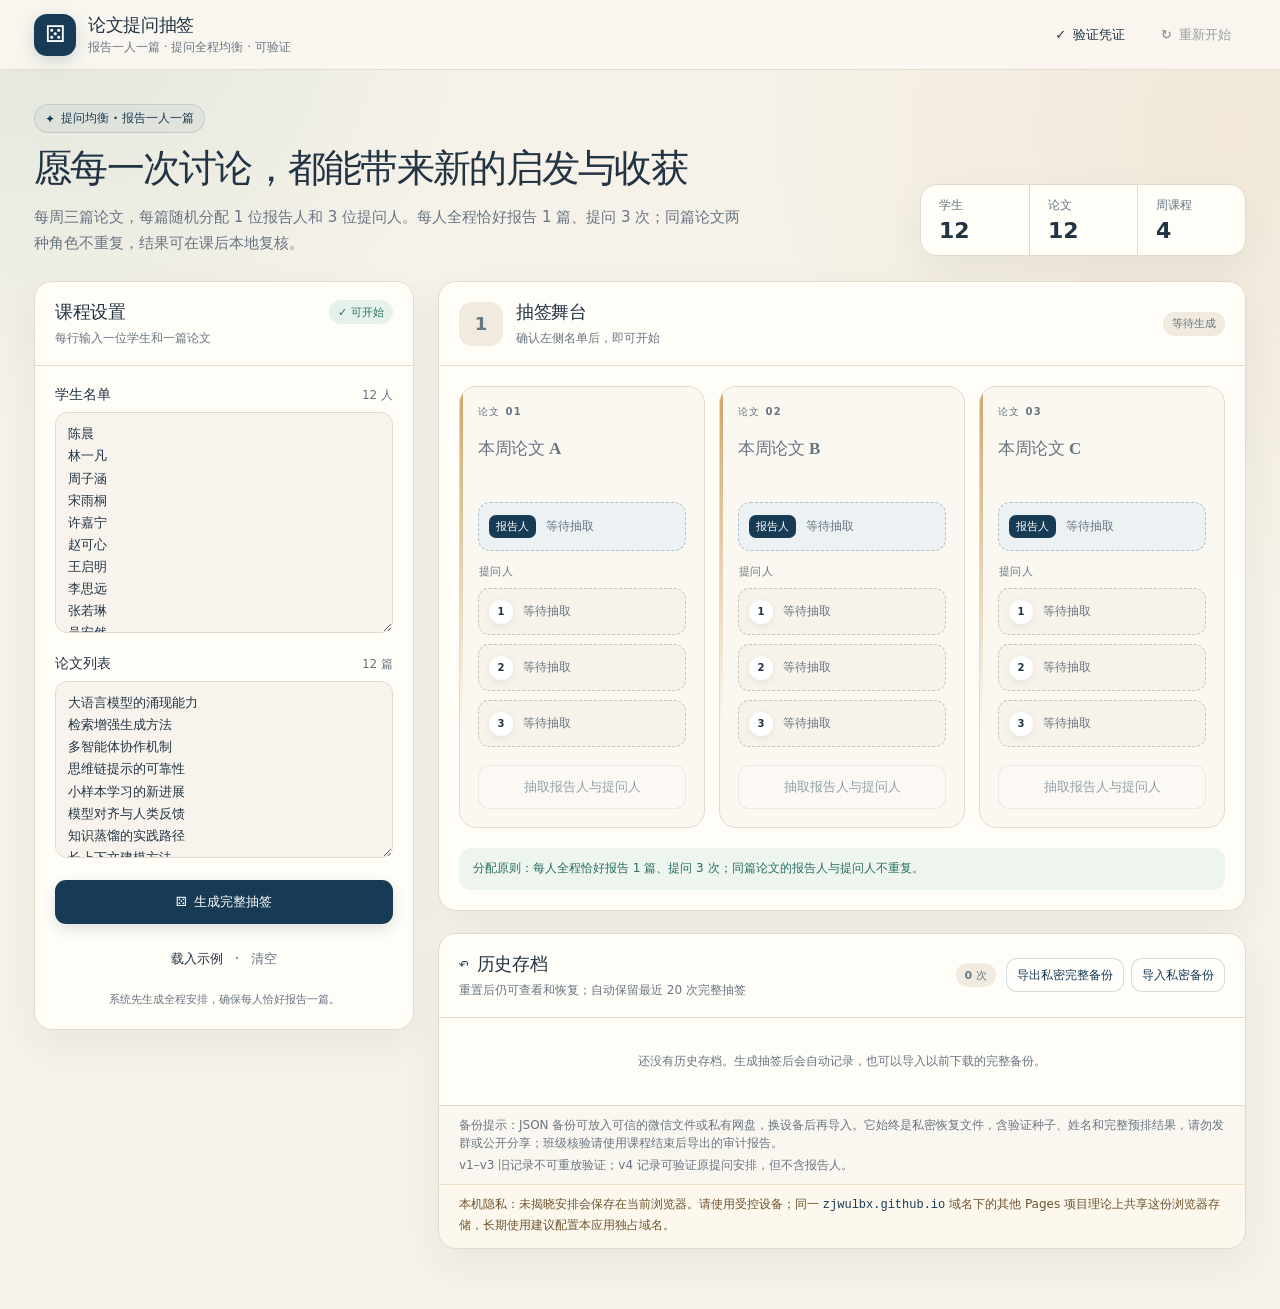
==== commit 80bf9a90: "Add reproducible presenter assignments" ====
--- a/index.html
+++ b/index.html
@@ -9,19 +9,19 @@
     <meta name="viewport" content="width=device-width, initial-scale=1.0" />
     <meta
       name="description"
-      content="为课堂论文讨论生成每周不重复、全程次数均衡且可公开验证的提问安排。"
+      content="为课堂论文讨论生成可公开验证的报告人与提问人安排：每人报告一篇、提问三次。"
     />
     <meta name="theme-color" content="#173b55" />
     <meta property="og:title" content="论文提问抽签" />
     <meta
       property="og:description"
-      content="每周三篇论文、每篇三人，同周不重复，全程次数均衡。"
+      content="每篇一位报告人、三位提问人；每人报告一篇、提问三次，全程可验证。"
     />
     <meta property="og:type" content="website" />
     <meta property="og:image" content="https://zjwulbx.github.io/paper-question-picker/og.png" />
     <title>论文提问抽签</title>
     <link rel="icon" href="favicon.svg" type="image/svg+xml" />
-    <link rel="stylesheet" href="styles.css?v=4" />
+    <link rel="stylesheet" href="styles.css?v=5" />
   </head>
   <body>
     <div id="live-status" class="sr-only" aria-live="polite" aria-atomic="true"></div>
@@ -32,7 +32,7 @@
           <span class="brand-icon" aria-hidden="true">⚄</span>
           <div>
             <div class="brand-title">论文提问抽签</div>
-            <div class="brand-subtitle">公平、随机、每周不重复、全程可验证</div>
+            <div class="brand-subtitle">报告一人一篇 · 提问全程均衡 · 可验证</div>
           </div>
         </div>
         <div class="topbar-actions">
@@ -49,9 +49,9 @@
     <main class="shell">
       <section class="hero" aria-labelledby="hero-title">
         <div class="hero-copy">
-          <div class="eyebrow"><span aria-hidden="true">✦</span> 最低次数优先 · 同层随机</div>
+          <div class="eyebrow"><span aria-hidden="true">✦</span> 提问均衡 · 报告一人一篇</div>
           <h1 id="hero-title">愿每一次讨论，都能带来新的启发与收获</h1>
-          <p>每周三篇论文、每篇三人。同一周 9 人不重复，课程结束时每位学生恰好被抽中三次；抽签前可公开承诺，结束后可自行在本地复核。</p>
+          <p>每周三篇论文，每篇随机分配 1 位报告人和 3 位提问人。每人全程恰好报告 1 篇、提问 3 次；同篇论文两种角色不重复，结果可在课后本地复核。</p>
         </div>
         <div class="metrics" aria-label="课程概况">
           <div class="metric">
@@ -109,7 +109,7 @@
               <span aria-hidden="true">·</span>
               <button id="clear-button" class="button text muted" type="button">清空</button>
             </div>
-            <p id="save-note" class="save-note">系统先生成全程安排，确保后续不会出现无解。</p>
+            <p id="save-note" class="save-note">系统先生成全程安排，确保每人恰好报告一篇。</p>
           </div>
         </aside>
 
@@ -164,12 +164,12 @@
                 <ol class="verification-steps">
                   <li><strong>锁定输入</strong><span>规范化学生名单与论文列表，生成输入摘要。</span></li>
                   <li><strong>提前承诺</strong><span>用私密随机种子生成全程安排；在种子保密时，公开承诺码在现实中无法用于反推内容。</span></li>
-                  <li><strong>依次揭晓</strong><span>按最低次数优先、同次数随机及同周不重复规则进行抽签。</span></li>
+                  <li><strong>依次揭晓</strong><span>提问人按最低次数优先且同周不重复；报告人全程一人一篇，不与本篇提问人重复。</span></li>
                   <li><strong>课后复核</strong><span>全部结束后公开种子，用本地验证器重算并核对承诺与结果。</span></li>
                 </ol>
                 <p class="protocol-link"><a href="algorithm.html">查看完整算法与审计协议</a> · <a href="https://github.com/zjwulbx/paper-question-picker">查看公开源代码</a></p>
                 <p class="commitment-limit"><strong>验证边界：</strong>承诺能证明公开后没有更换输入、种子或安排，但不能单独证明组织者在公开前没有反复生成并挑选结果。建议现场生成后立即把公开凭证发到班级群。</p>
-                <p class="legacy-compat"><strong>旧记录兼容：</strong>旧版历史仍可查看、恢复和继续抽签；因创建时没有承诺码，会明确标记为旧版记录，不会生成伪造的验证凭证。</p>
+                <p class="legacy-compat"><strong>角色说明：</strong>报告人可以在其他论文中担任提问人；禁止的是同一篇论文内两种角色重复。<strong>旧记录兼容：</strong>v4 安排仍可验证和继续，但不会事后补造未被原承诺锁定的报告人。</p>
               </details>
 
               <section id="audit-panel" class="audit-panel" aria-labelledby="audit-title" hidden>
@@ -205,7 +205,7 @@
               </div>
             </div>
             <div id="archive-list" class="archive-list"></div>
-            <p class="archive-note"><strong>备份提示：</strong>JSON 备份可放入可信的微信文件或私有网盘，换设备后再导入。它始终是私密恢复文件，含验证种子、姓名和完整预排结果，请勿发群或公开分享；班级核验请使用课程结束后导出的审计报告。<span>旧版历史仍可恢复，但会标记为不可验证，不会补造承诺凭证。</span></p>
+            <p class="archive-note"><strong>备份提示：</strong>JSON 备份可放入可信的微信文件或私有网盘，换设备后再导入。它始终是私密恢复文件，含验证种子、姓名和完整预排结果，请勿发群或公开分享；班级核验请使用课程结束后导出的审计报告。<span>v1–v3 旧记录不可重放验证；v4 记录可验证原提问安排，但不含报告人。</span></p>
             <p class="storage-origin-note"><strong>本机隐私：</strong>未揭晓安排会保存在当前浏览器。请使用受控设备；同一 <code>zjwulbx.github.io</code> 域名下的其他 Pages 项目理论上共享这份浏览器存储，长期使用建议配置本应用独占域名。</p>
           </section>
 
@@ -227,7 +227,7 @@
             <div class="section-head">
               <div>
                 <h2><span aria-hidden="true">◎</span> 公平性统计</h2>
-                <p>累计次数按已揭晓结果计算，最高不超过 3 次</p>
+                <p>按已揭晓结果分别统计：每人提问 3 次、报告 1 篇</p>
               </div>
               <div class="progress-copy">
                 <strong id="course-progress-count">0 / 12 篇</strong>
@@ -245,9 +245,9 @@
       </section>
     </main>
 
-    <script src="lottery-core.js?v=4"></script>
-    <script src="history-core.js?v=4"></script>
-    <script src="audit-core.js?v=4"></script>
-    <script src="app.js?v=4"></script>
+    <script src="lottery-core.js?v=5"></script>
+    <script src="history-core.js?v=5"></script>
+    <script src="audit-core.js?v=5"></script>
+    <script src="app.js?v=5"></script>
   </body>
 </html>
--- a/styles.css
+++ b/styles.css
@@ -568,7 +568,7 @@
 .paper-card {
   position: relative;
   display: flex;
-  min-height: 320px;
+  min-height: 405px;
   flex-direction: column;
   overflow: hidden;
   border: 1px solid var(--line);
@@ -593,7 +593,7 @@
 }
 
 .placeholder-card {
-  min-height: 282px;
+  min-height: 372px;
   background: var(--paper);
   box-shadow: none;
 }
@@ -623,6 +623,71 @@
 
 .placeholder-card h3 {
   color: var(--muted);
+}
+
+.presenter-slot {
+  display: flex;
+  min-height: 49px;
+  align-items: center;
+  gap: 10px;
+  margin: 15px 0 0;
+  border: 1px solid rgba(23, 59, 85, 0.2);
+  border-radius: 12px;
+  padding: 8px 10px;
+  color: var(--primary);
+  background: rgba(226, 237, 245, 0.58);
+  font-size: 12px;
+}
+
+.presenter-slot > span {
+  flex: 0 0 auto;
+  border-radius: 7px;
+  padding: 4px 7px;
+  color: white;
+  background: var(--primary);
+  font-size: 11px;
+  font-weight: 800;
+}
+
+.presenter-slot > b {
+  min-width: 0;
+  overflow-wrap: anywhere;
+  font-weight: 700;
+}
+
+.presenter-slot.waiting {
+  border-style: dashed;
+  border-color: rgba(23, 59, 85, 0.28);
+  color: var(--muted);
+}
+
+.presenter-slot.revealed {
+  border-color: rgba(23, 59, 85, 0.3);
+  animation: slip-in 430ms cubic-bezier(0.22, 1, 0.36, 1) both;
+}
+
+.presenter-slot.shuffling {
+  border-color: rgba(189, 129, 45, 0.4);
+  animation: shuffle 350ms ease-in-out infinite alternate;
+}
+
+.presenter-slot.unavailable {
+  border-style: dashed;
+  color: var(--muted);
+  background: rgba(240, 234, 223, 0.42);
+}
+
+.presenter-slot.unavailable > span {
+  color: var(--muted);
+  background: var(--paper-deep);
+}
+
+.role-label {
+  margin: 13px 1px -9px;
+  color: var(--muted);
+  font-size: 11px;
+  font-weight: 800;
+  letter-spacing: 0.04em;
 }
 
 .slots {
@@ -828,7 +893,7 @@
 
 table {
   width: 100%;
-  min-width: 630px;
+  min-width: 760px;
   border-collapse: collapse;
   text-align: left;
   font-size: 12px;
@@ -875,6 +940,22 @@
   background: var(--green-soft);
   font-size: 11px;
   font-weight: 700;
+}
+
+.presenter-tag {
+  display: inline-flex;
+  border-radius: 7px;
+  padding: 4px 8px;
+  color: var(--primary);
+  background: rgba(226, 237, 245, 0.72);
+  font-size: 11px;
+  font-weight: 800;
+  white-space: nowrap;
+}
+
+.presenter-tag.muted {
+  color: var(--muted);
+  background: var(--paper-deep);
 }
 
 .empty-records {
@@ -1451,13 +1532,23 @@
   white-space: nowrap;
 }
 
-.student-stat > b {
-  width: 29px;
+.role-counts {
+  display: grid;
   flex: 0 0 auto;
+  gap: 2px;
+  text-align: right;
+}
+
+.role-counts b,
+.role-counts small {
   color: var(--muted);
   font-size: 10px;
   font-variant-numeric: tabular-nums;
-  text-align: right;
+  white-space: nowrap;
+}
+
+.role-counts .presentation-count {
+  color: var(--primary);
 }
 
 .count-dots {
@@ -1707,7 +1798,7 @@
   }
 
   table {
-    min-width: 560px;
+    min-width: 720px;
   }
 }
 
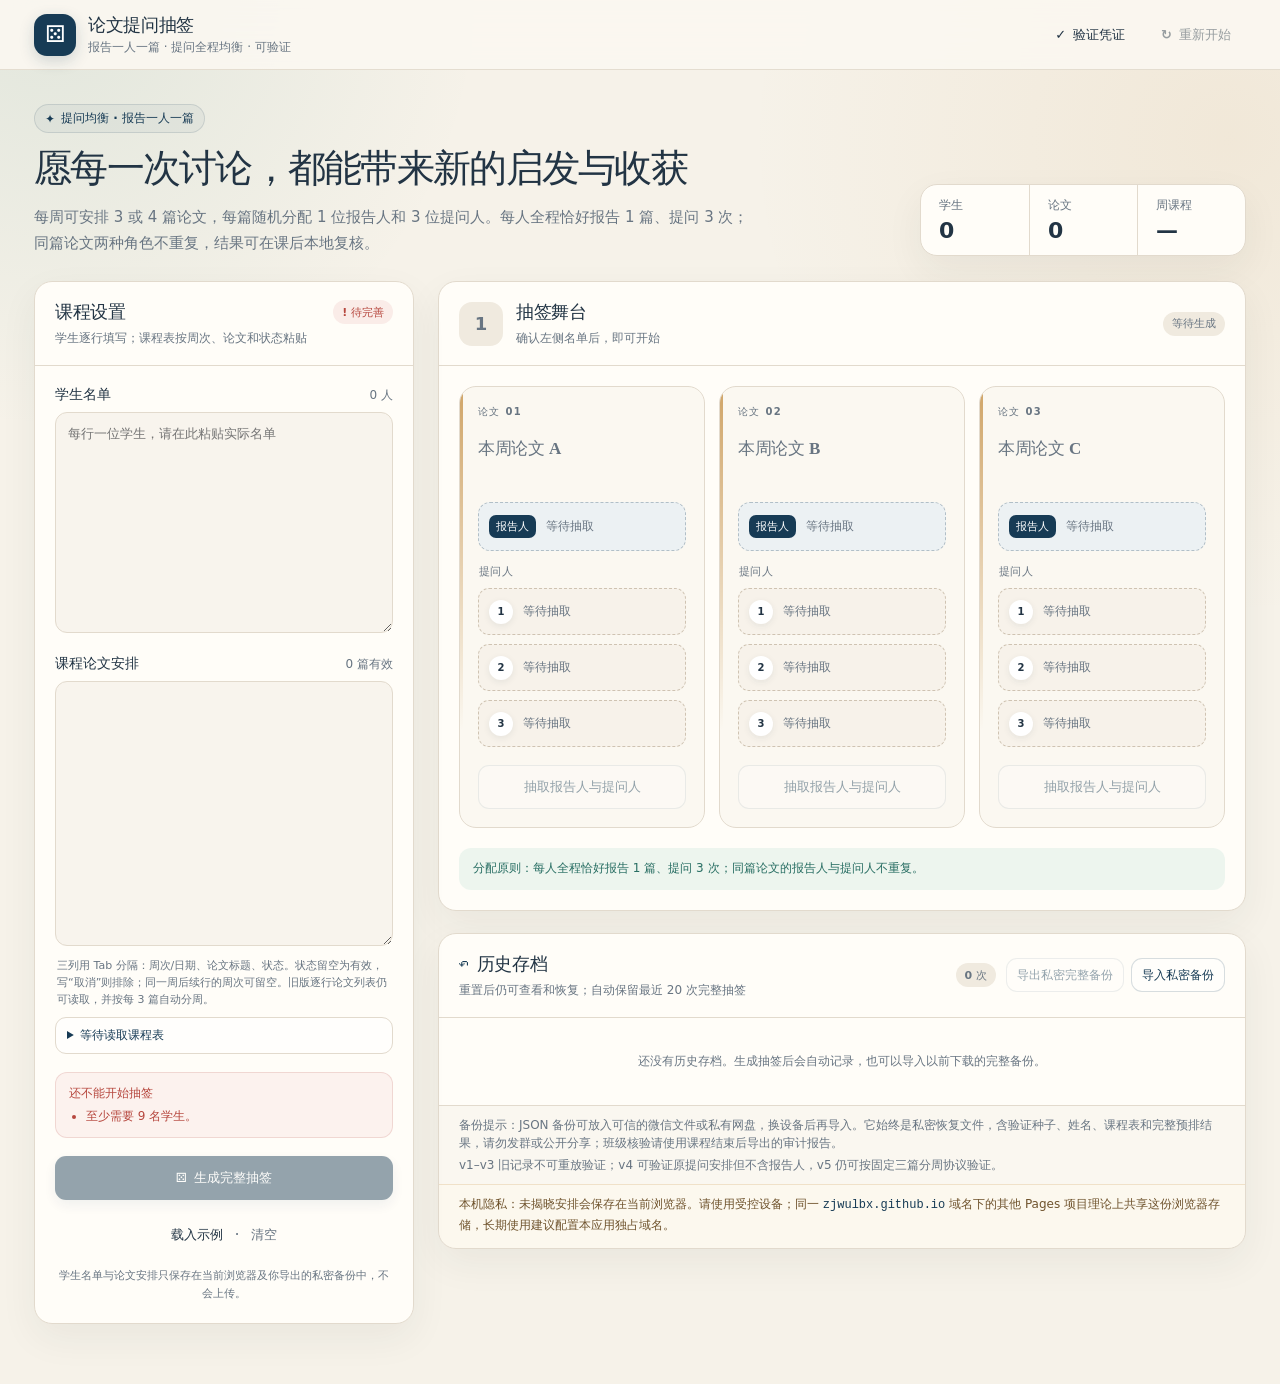
==== commit 389a7e4f: "Support variable weekly course schedule" ====
--- a/index.html
+++ b/index.html
@@ -21,7 +21,7 @@
     <meta property="og:image" content="https://zjwulbx.github.io/paper-question-picker/og.png" />
     <title>论文提问抽签</title>
     <link rel="icon" href="favicon.svg" type="image/svg+xml" />
-    <link rel="stylesheet" href="styles.css?v=5" />
+    <link rel="stylesheet" href="styles.css?v=6" />
   </head>
   <body>
     <div id="live-status" class="sr-only" aria-live="polite" aria-atomic="true"></div>
@@ -51,20 +51,20 @@
         <div class="hero-copy">
           <div class="eyebrow"><span aria-hidden="true">✦</span> 提问均衡 · 报告一人一篇</div>
           <h1 id="hero-title">愿每一次讨论，都能带来新的启发与收获</h1>
-          <p>每周三篇论文，每篇随机分配 1 位报告人和 3 位提问人。每人全程恰好报告 1 篇、提问 3 次；同篇论文两种角色不重复，结果可在课后本地复核。</p>
+          <p>每周可安排 3 或 4 篇论文，每篇随机分配 1 位报告人和 3 位提问人。每人全程恰好报告 1 篇、提问 3 次；同篇论文两种角色不重复，结果可在课后本地复核。</p>
         </div>
         <div class="metrics" aria-label="课程概况">
           <div class="metric">
             <span class="metric-label">学生</span>
-            <strong id="metric-students">12</strong>
+            <strong id="metric-students">—</strong>
           </div>
           <div class="metric">
             <span class="metric-label">论文</span>
-            <strong id="metric-papers">12</strong>
+            <strong id="metric-papers">—</strong>
           </div>
           <div class="metric">
             <span class="metric-label">周课程</span>
-            <strong id="metric-weeks">4</strong>
+            <strong id="metric-weeks">—</strong>
           </div>
         </div>
       </section>
@@ -74,7 +74,7 @@
           <div class="card-head">
             <div>
               <h2>课程设置</h2>
-              <p id="settings-subtitle">每行输入一位学生和一篇论文</p>
+              <p id="settings-subtitle">学生逐行填写；课程表按周次、论文和状态粘贴</p>
             </div>
             <span id="settings-badge" class="badge success">✓ 可开始</span>
           </div>
@@ -82,17 +82,22 @@
             <div class="field">
               <div class="field-head">
                 <label for="students-input">学生名单</label>
-                <span id="student-count">12 人</span>
-              </div>
-              <textarea id="students-input" rows="9" spellcheck="false"></textarea>
+                <span id="student-count">0 人</span>
+              </div>
+              <textarea id="students-input" rows="9" spellcheck="false" placeholder="每行一位学生，请在此粘贴实际名单"></textarea>
             </div>
 
             <div class="field">
               <div class="field-head">
-                <label for="papers-input">论文列表</label>
-                <span id="paper-count">12 篇</span>
-              </div>
-              <textarea id="papers-input" rows="7" spellcheck="false"></textarea>
+                <label for="papers-input">课程论文安排</label>
+                <span id="paper-count">0 篇</span>
+              </div>
+              <textarea id="papers-input" rows="11" spellcheck="false" aria-describedby="course-format-hint"></textarea>
+              <p id="course-format-hint" class="field-hint">三列用 Tab 分隔：周次/日期、论文标题、状态。状态留空为有效，写“取消”则排除；同一周后续行的周次可留空。旧版逐行论文列表仍可读取，并按每 3 篇自动分周。</p>
+              <details id="course-preview" class="course-preview">
+                <summary id="course-preview-summary">等待读取课程表</summary>
+                <div id="course-preview-list" class="course-preview-list"></div>
+              </details>
             </div>
 
             <div id="validation-box" class="validation" role="alert" hidden></div>
@@ -109,7 +114,7 @@
               <span aria-hidden="true">·</span>
               <button id="clear-button" class="button text muted" type="button">清空</button>
             </div>
-            <p id="save-note" class="save-note">系统先生成全程安排，确保每人恰好报告一篇。</p>
+            <p id="save-note" class="save-note">学生名单与论文安排只保存在当前浏览器及你导出的私密备份中，不会上传。</p>
           </div>
         </aside>
 
@@ -139,7 +144,7 @@
                     <span class="visibility-chip public">可发班级群</span>
                   </div>
                   <output id="commitment-code" class="commitment-code" aria-live="polite"></output>
-                  <p>承诺码锁定本次输入、私密种子和完整预排结果；上述内容若在公开后改动，验证就会失败。</p>
+                  <p>承诺码锁定学生名单、有效论文及其分周结构、私密种子和完整预排结果；上述内容若在公开后改动，验证就会失败。标记“取消”的行不参与抽签。</p>
                 </section>
 
                 <section class="commitment-panel" aria-labelledby="commitment-summary-label">
@@ -162,7 +167,7 @@
               <details class="verification-method" open>
                 <summary>算法如何做到可验证？</summary>
                 <ol class="verification-steps">
-                  <li><strong>锁定输入</strong><span>规范化学生名单与论文列表，生成输入摘要。</span></li>
+                  <li><strong>锁定输入</strong><span>规范化学生名单与有效论文的分周结构，生成输入摘要。</span></li>
                   <li><strong>提前承诺</strong><span>用私密随机种子生成全程安排；在种子保密时，公开承诺码在现实中无法用于反推内容。</span></li>
                   <li><strong>依次揭晓</strong><span>提问人按最低次数优先且同周不重复；报告人全程一人一篇，不与本篇提问人重复。</span></li>
                   <li><strong>课后复核</strong><span>全部结束后公开种子，用本地验证器重算并核对承诺与结果。</span></li>
@@ -205,7 +210,7 @@
               </div>
             </div>
             <div id="archive-list" class="archive-list"></div>
-            <p class="archive-note"><strong>备份提示：</strong>JSON 备份可放入可信的微信文件或私有网盘，换设备后再导入。它始终是私密恢复文件，含验证种子、姓名和完整预排结果，请勿发群或公开分享；班级核验请使用课程结束后导出的审计报告。<span>v1–v3 旧记录不可重放验证；v4 记录可验证原提问安排，但不含报告人。</span></p>
+            <p class="archive-note"><strong>备份提示：</strong>JSON 备份可放入可信的微信文件或私有网盘，换设备后再导入。它始终是私密恢复文件，含验证种子、姓名、课程表和完整预排结果，请勿发群或公开分享；班级核验请使用课程结束后导出的审计报告。<span>v1–v3 旧记录不可重放验证；v4 可验证原提问安排但不含报告人，v5 仍可按固定三篇分周协议验证。</span></p>
             <p class="storage-origin-note"><strong>本机隐私：</strong>未揭晓安排会保存在当前浏览器。请使用受控设备；同一 <code>zjwulbx.github.io</code> 域名下的其他 Pages 项目理论上共享这份浏览器存储，长期使用建议配置本应用独占域名。</p>
           </section>
 
@@ -245,9 +250,11 @@
       </section>
     </main>
 
-    <script src="lottery-core.js?v=5"></script>
-    <script src="history-core.js?v=5"></script>
-    <script src="audit-core.js?v=5"></script>
-    <script src="app.js?v=5"></script>
+    <script src="course-core.js?v=6"></script>
+    <script src="lottery-core.js?v=6"></script>
+    <script src="history-core.js?v=6"></script>
+    <script src="audit-core.js?v=6"></script>
+    <script src="audit-core-v6.js?v=6"></script>
+    <script src="app.js?v=6"></script>
   </body>
 </html>
--- a/styles.css
+++ b/styles.css
@@ -315,6 +315,81 @@
   opacity: 0.68;
 }
 
+.field-hint {
+  margin: 7px 2px 0;
+  color: var(--muted);
+  font-size: 11px;
+  line-height: 1.55;
+}
+
+.course-preview {
+  margin-top: 9px;
+  border: 1px solid var(--line);
+  border-radius: 11px;
+  background: rgba(255, 255, 255, 0.45);
+}
+
+.course-preview > summary {
+  padding: 9px 11px;
+  color: var(--primary);
+  font-size: 12px;
+  font-weight: 800;
+  cursor: pointer;
+}
+
+.course-preview-list {
+  display: grid;
+  max-height: 360px;
+  gap: 10px;
+  overflow: auto;
+  border-top: 1px solid var(--line);
+  padding: 11px;
+}
+
+.course-preview-week {
+  border-radius: 9px;
+  padding: 9px 10px;
+  background: var(--paper);
+}
+
+.course-preview-week > strong,
+.course-preview-week > span {
+  display: block;
+}
+
+.course-preview-week > strong {
+  color: var(--ink);
+  font-size: 11px;
+  line-height: 1.45;
+}
+
+.course-preview-week > span {
+  margin-top: 2px;
+  color: var(--green);
+  font-size: 10px;
+  font-weight: 800;
+}
+
+.course-preview-week ol {
+  margin: 7px 0 0;
+  padding-left: 18px;
+  color: var(--muted);
+  font-size: 10px;
+  line-height: 1.55;
+}
+
+.cancelled-row {
+  color: var(--red);
+  opacity: 0.74;
+}
+
+.cancelled-row em {
+  margin-left: 5px;
+  font-size: 9px;
+  font-style: normal;
+  font-weight: 800;
+}
+
 .button {
   display: inline-flex;
   min-height: 40px;
@@ -541,6 +616,10 @@
   font-size: 12px;
   font-weight: 700;
   cursor: pointer;
+  max-width: 190px;
+  overflow: hidden;
+  text-overflow: ellipsis;
+  white-space: nowrap;
 }
 
 .week-tab.complete {
@@ -559,6 +638,10 @@
   display: grid;
   grid-template-columns: repeat(3, minmax(0, 1fr));
   gap: 14px;
+}
+
+.paper-grid.four-paper-week {
+  grid-template-columns: repeat(2, minmax(0, 1fr));
 }
 
 .placeholder-grid {
@@ -1625,6 +1708,10 @@
     grid-template-columns: 1fr;
   }
 
+  .paper-grid.four-paper-week {
+    grid-template-columns: 1fr;
+  }
+
   .paper-card {
     min-height: 0;
   }
@@ -1660,6 +1747,10 @@
   .paper-grid {
     grid-template-columns: repeat(3, minmax(0, 1fr));
   }
+
+  .paper-grid.four-paper-week {
+    grid-template-columns: repeat(2, minmax(0, 1fr));
+  }
 }
 
 @media (max-width: 720px) {
@@ -1704,6 +1795,10 @@
   }
 
   .paper-grid {
+    grid-template-columns: 1fr;
+  }
+
+  .paper-grid.four-paper-week {
     grid-template-columns: 1fr;
   }
 
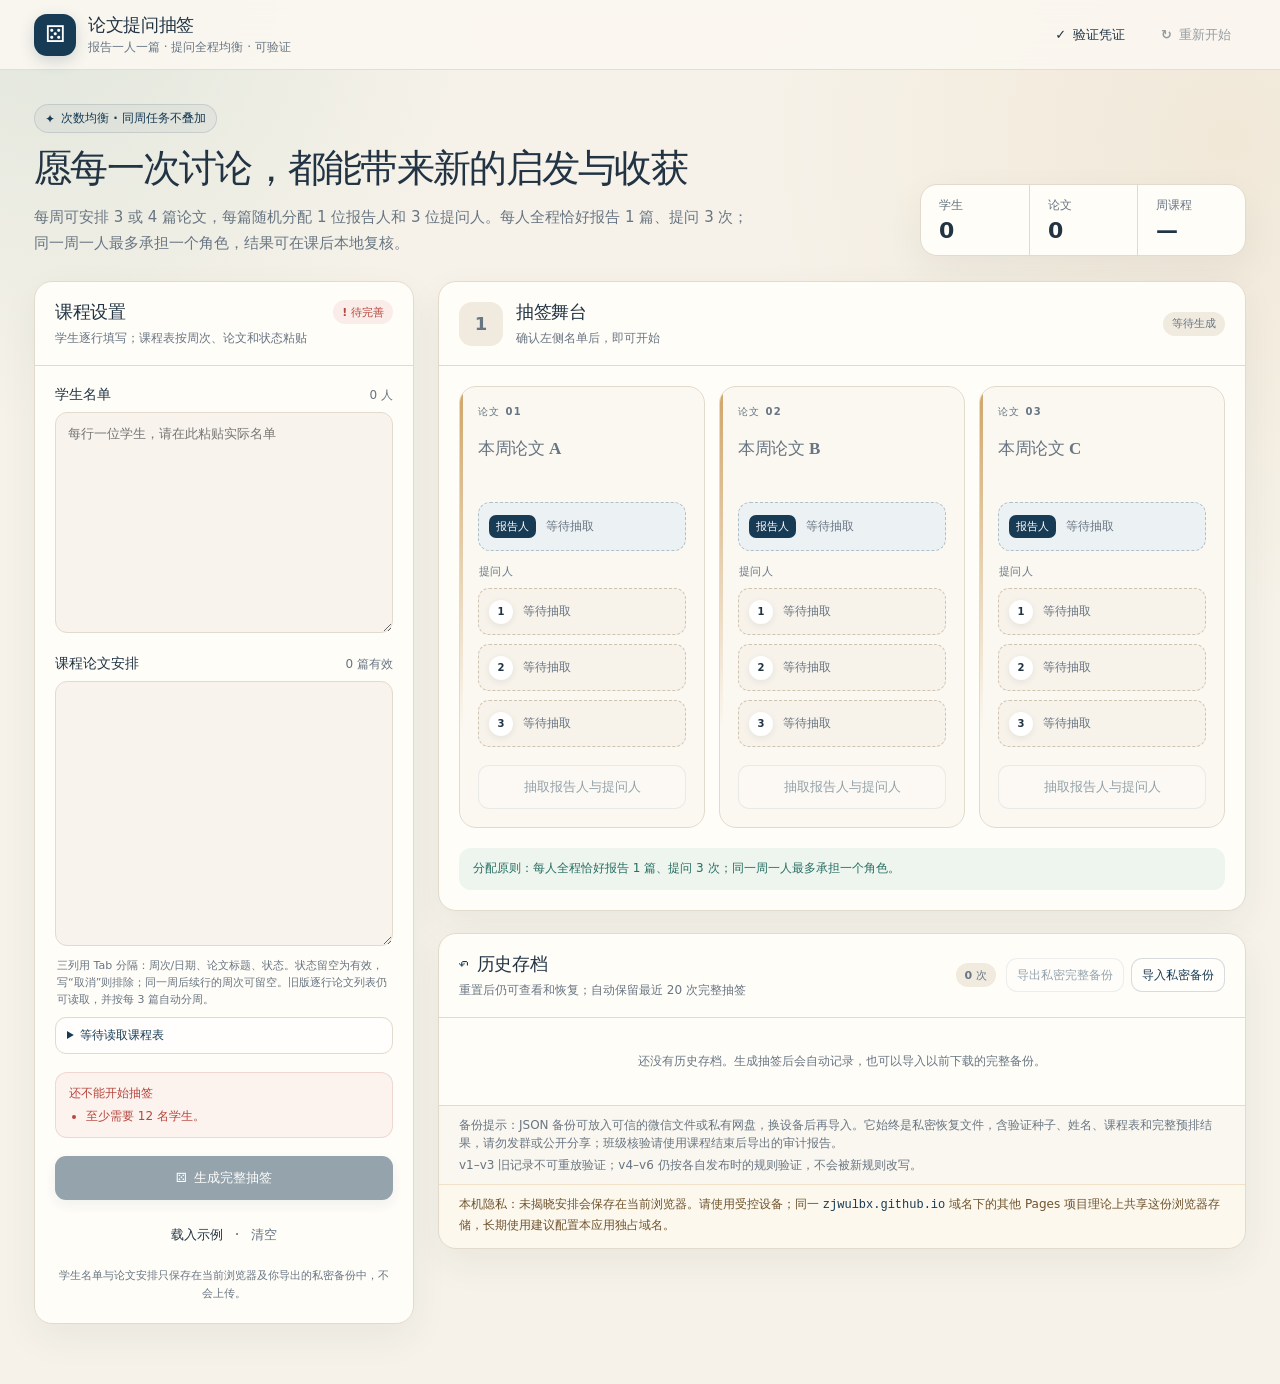
==== commit 46e467ee: "Prevent same-week presenter and questioner overlap" ====
--- a/index.html
+++ b/index.html
@@ -15,13 +15,13 @@
     <meta property="og:title" content="论文提问抽签" />
     <meta
       property="og:description"
-      content="每篇一位报告人、三位提问人；每人报告一篇、提问三次，全程可验证。"
+      content="每篇一位报告人、三位提问人；每人报告一篇、提问三次，同周任务不叠加。"
     />
     <meta property="og:type" content="website" />
     <meta property="og:image" content="https://zjwulbx.github.io/paper-question-picker/og.png" />
     <title>论文提问抽签</title>
     <link rel="icon" href="favicon.svg" type="image/svg+xml" />
-    <link rel="stylesheet" href="styles.css?v=6" />
+    <link rel="stylesheet" href="styles.css?v=7" />
   </head>
   <body>
     <div id="live-status" class="sr-only" aria-live="polite" aria-atomic="true"></div>
@@ -49,9 +49,9 @@
     <main class="shell">
       <section class="hero" aria-labelledby="hero-title">
         <div class="hero-copy">
-          <div class="eyebrow"><span aria-hidden="true">✦</span> 提问均衡 · 报告一人一篇</div>
+          <div class="eyebrow"><span aria-hidden="true">✦</span> 次数均衡 · 同周任务不叠加</div>
           <h1 id="hero-title">愿每一次讨论，都能带来新的启发与收获</h1>
-          <p>每周可安排 3 或 4 篇论文，每篇随机分配 1 位报告人和 3 位提问人。每人全程恰好报告 1 篇、提问 3 次；同篇论文两种角色不重复，结果可在课后本地复核。</p>
+          <p>每周可安排 3 或 4 篇论文，每篇随机分配 1 位报告人和 3 位提问人。每人全程恰好报告 1 篇、提问 3 次；同一周一人最多承担一个角色，结果可在课后本地复核。</p>
         </div>
         <div class="metrics" aria-label="课程概况">
           <div class="metric">
@@ -169,12 +169,12 @@
                 <ol class="verification-steps">
                   <li><strong>锁定输入</strong><span>规范化学生名单与有效论文的分周结构，生成输入摘要。</span></li>
                   <li><strong>提前承诺</strong><span>用私密随机种子生成全程安排；在种子保密时，公开承诺码在现实中无法用于反推内容。</span></li>
-                  <li><strong>依次揭晓</strong><span>提问人按最低次数优先且同周不重复；报告人全程一人一篇，不与本篇提问人重复。</span></li>
+                  <li><strong>依次揭晓</strong><span>每人全程恰好报告一次、提问三次；同一周的报告人与提问人全部互不重复。</span></li>
                   <li><strong>课后复核</strong><span>全部结束后公开种子，用本地验证器重算并核对承诺与结果。</span></li>
                 </ol>
                 <p class="protocol-link"><a href="algorithm.html">查看完整算法与审计协议</a> · <a href="https://github.com/zjwulbx/paper-question-picker">查看公开源代码</a></p>
                 <p class="commitment-limit"><strong>验证边界：</strong>承诺能证明公开后没有更换输入、种子或安排，但不能单独证明组织者在公开前没有反复生成并挑选结果。建议现场生成后立即把公开凭证发到班级群。</p>
-                <p class="legacy-compat"><strong>角色说明：</strong>报告人可以在其他论文中担任提问人；禁止的是同一篇论文内两种角色重复。<strong>旧记录兼容：</strong>v4 安排仍可验证和继续，但不会事后补造未被原承诺锁定的报告人。</p>
+                <p class="legacy-compat"><strong>角色说明：</strong>报告人可以在其他周担任提问人，但同一周不会同时承担报告和提问任务。<strong>旧记录兼容：</strong>v4–v6 安排仍按各自发布时的规则验证和继续，不会被新规则改写。</p>
               </details>
 
               <section id="audit-panel" class="audit-panel" aria-labelledby="audit-title" hidden>
@@ -210,7 +210,7 @@
               </div>
             </div>
             <div id="archive-list" class="archive-list"></div>
-            <p class="archive-note"><strong>备份提示：</strong>JSON 备份可放入可信的微信文件或私有网盘，换设备后再导入。它始终是私密恢复文件，含验证种子、姓名、课程表和完整预排结果，请勿发群或公开分享；班级核验请使用课程结束后导出的审计报告。<span>v1–v3 旧记录不可重放验证；v4 可验证原提问安排但不含报告人，v5 仍可按固定三篇分周协议验证。</span></p>
+            <p class="archive-note"><strong>备份提示：</strong>JSON 备份可放入可信的微信文件或私有网盘，换设备后再导入。它始终是私密恢复文件，含验证种子、姓名、课程表和完整预排结果，请勿发群或公开分享；班级核验请使用课程结束后导出的审计报告。<span>v1–v3 旧记录不可重放验证；v4–v6 仍按各自发布时的规则验证，不会被新规则改写。</span></p>
             <p class="storage-origin-note"><strong>本机隐私：</strong>未揭晓安排会保存在当前浏览器。请使用受控设备；同一 <code>zjwulbx.github.io</code> 域名下的其他 Pages 项目理论上共享这份浏览器存储，长期使用建议配置本应用独占域名。</p>
           </section>
 
@@ -250,11 +250,12 @@
       </section>
     </main>
 
-    <script src="course-core.js?v=6"></script>
-    <script src="lottery-core.js?v=6"></script>
-    <script src="history-core.js?v=6"></script>
-    <script src="audit-core.js?v=6"></script>
+    <script src="course-core.js?v=7"></script>
+    <script src="lottery-core.js?v=7"></script>
+    <script src="history-core.js?v=7"></script>
+    <script src="audit-core.js?v=7"></script>
     <script src="audit-core-v6.js?v=6"></script>
-    <script src="app.js?v=6"></script>
+    <script src="audit-core-v7.js?v=7"></script>
+    <script src="app.js?v=7"></script>
   </body>
 </html>
